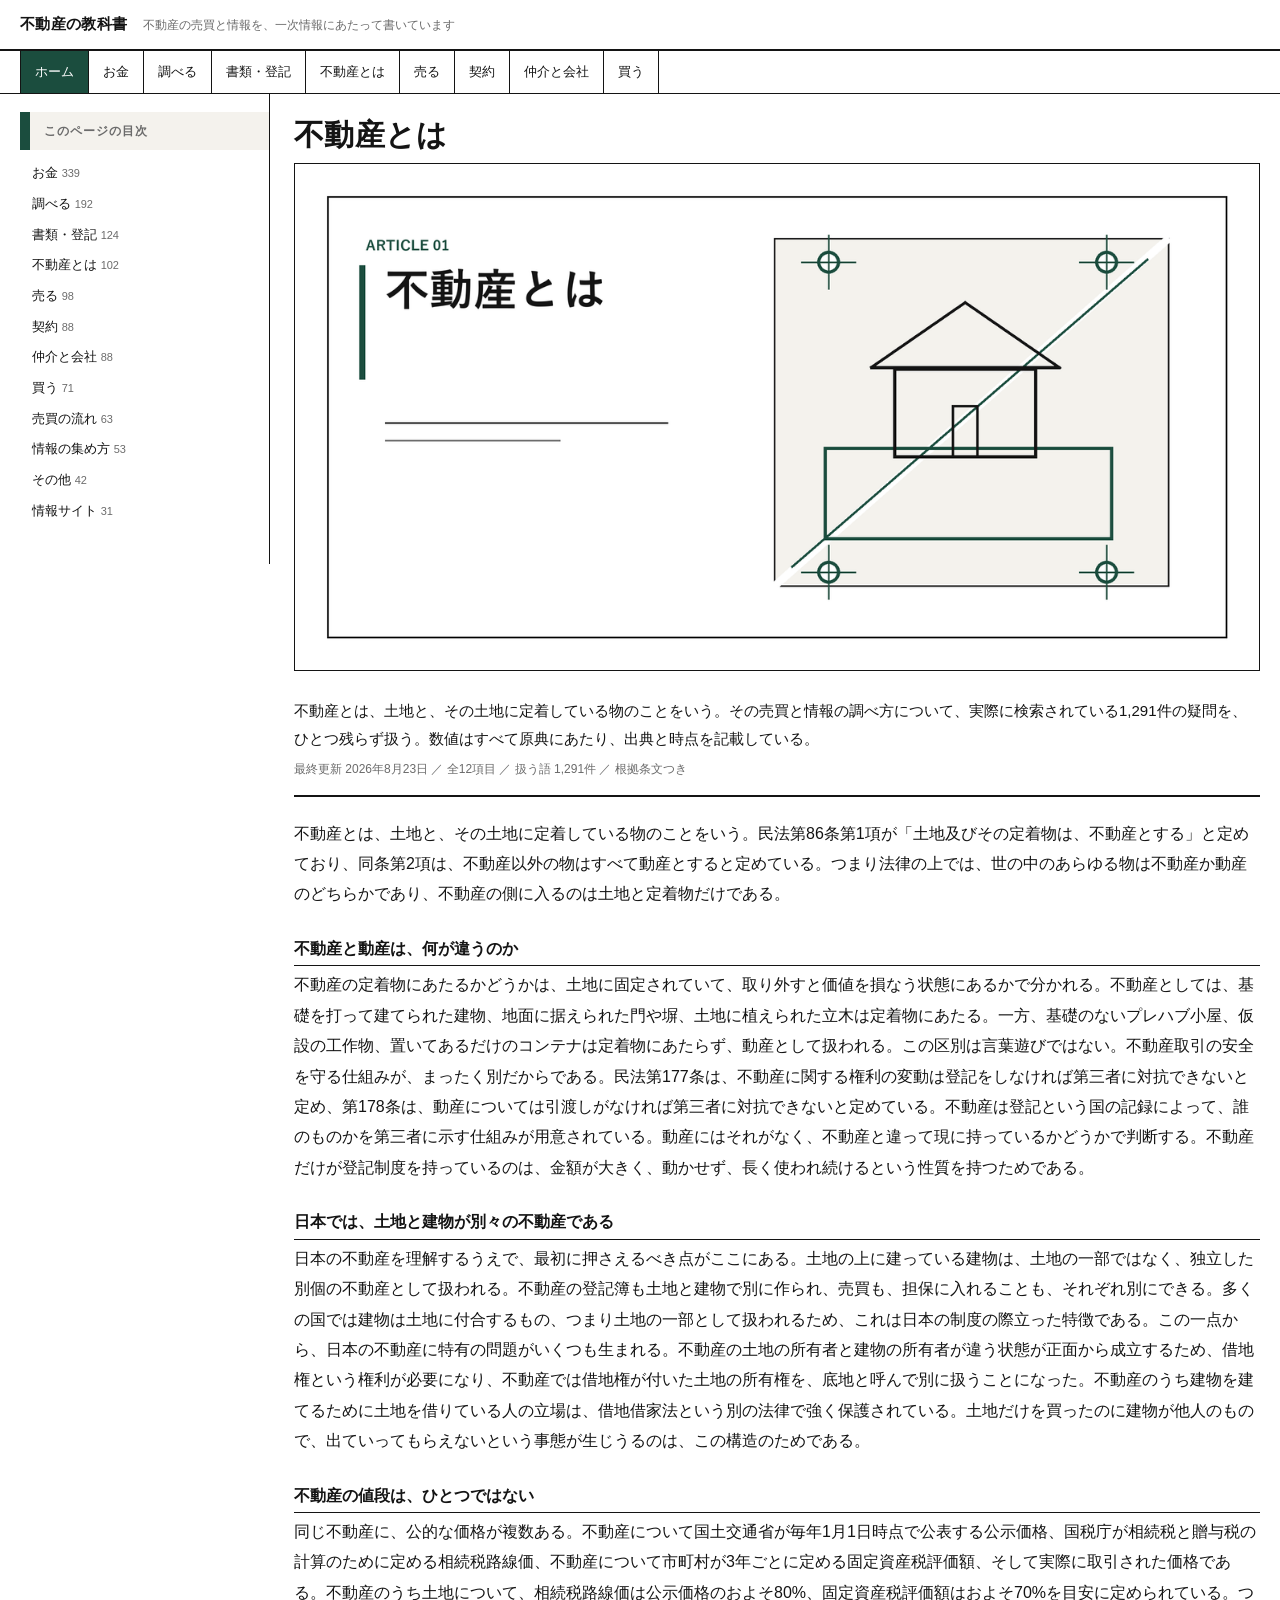
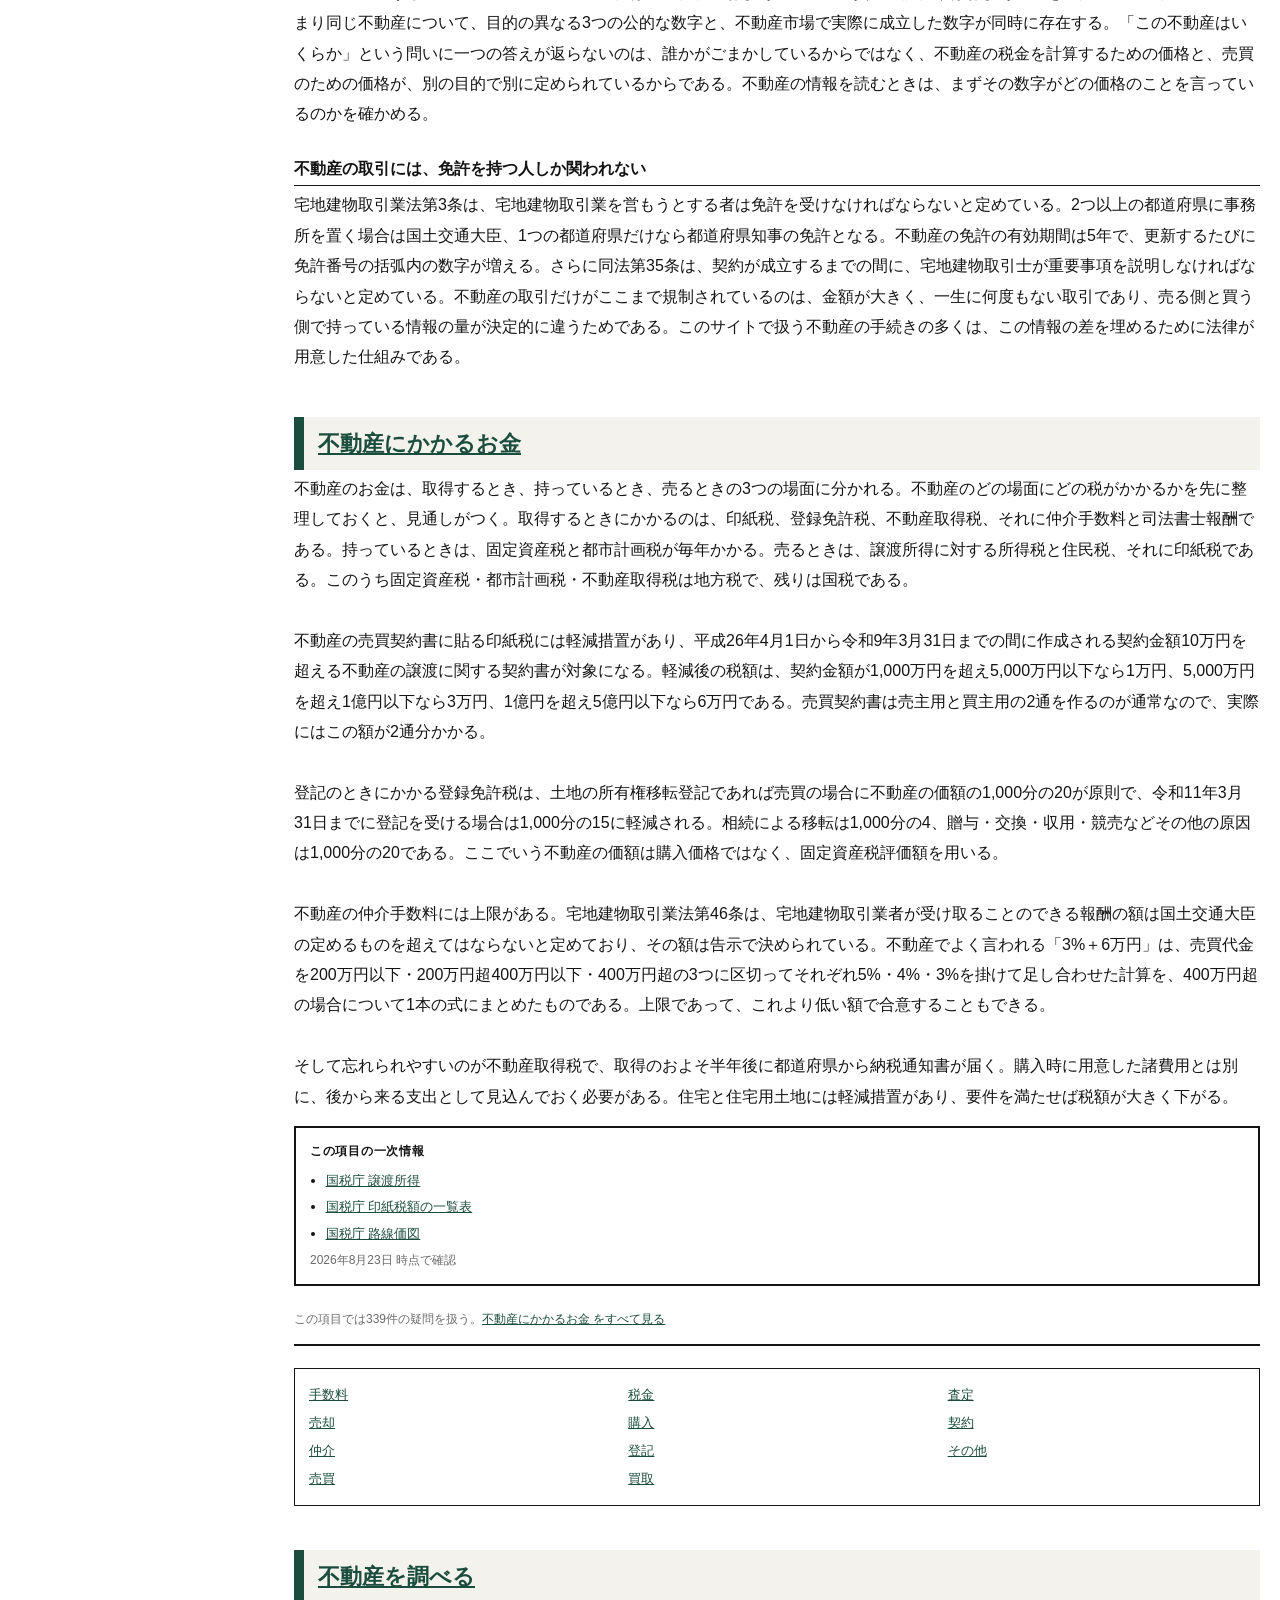
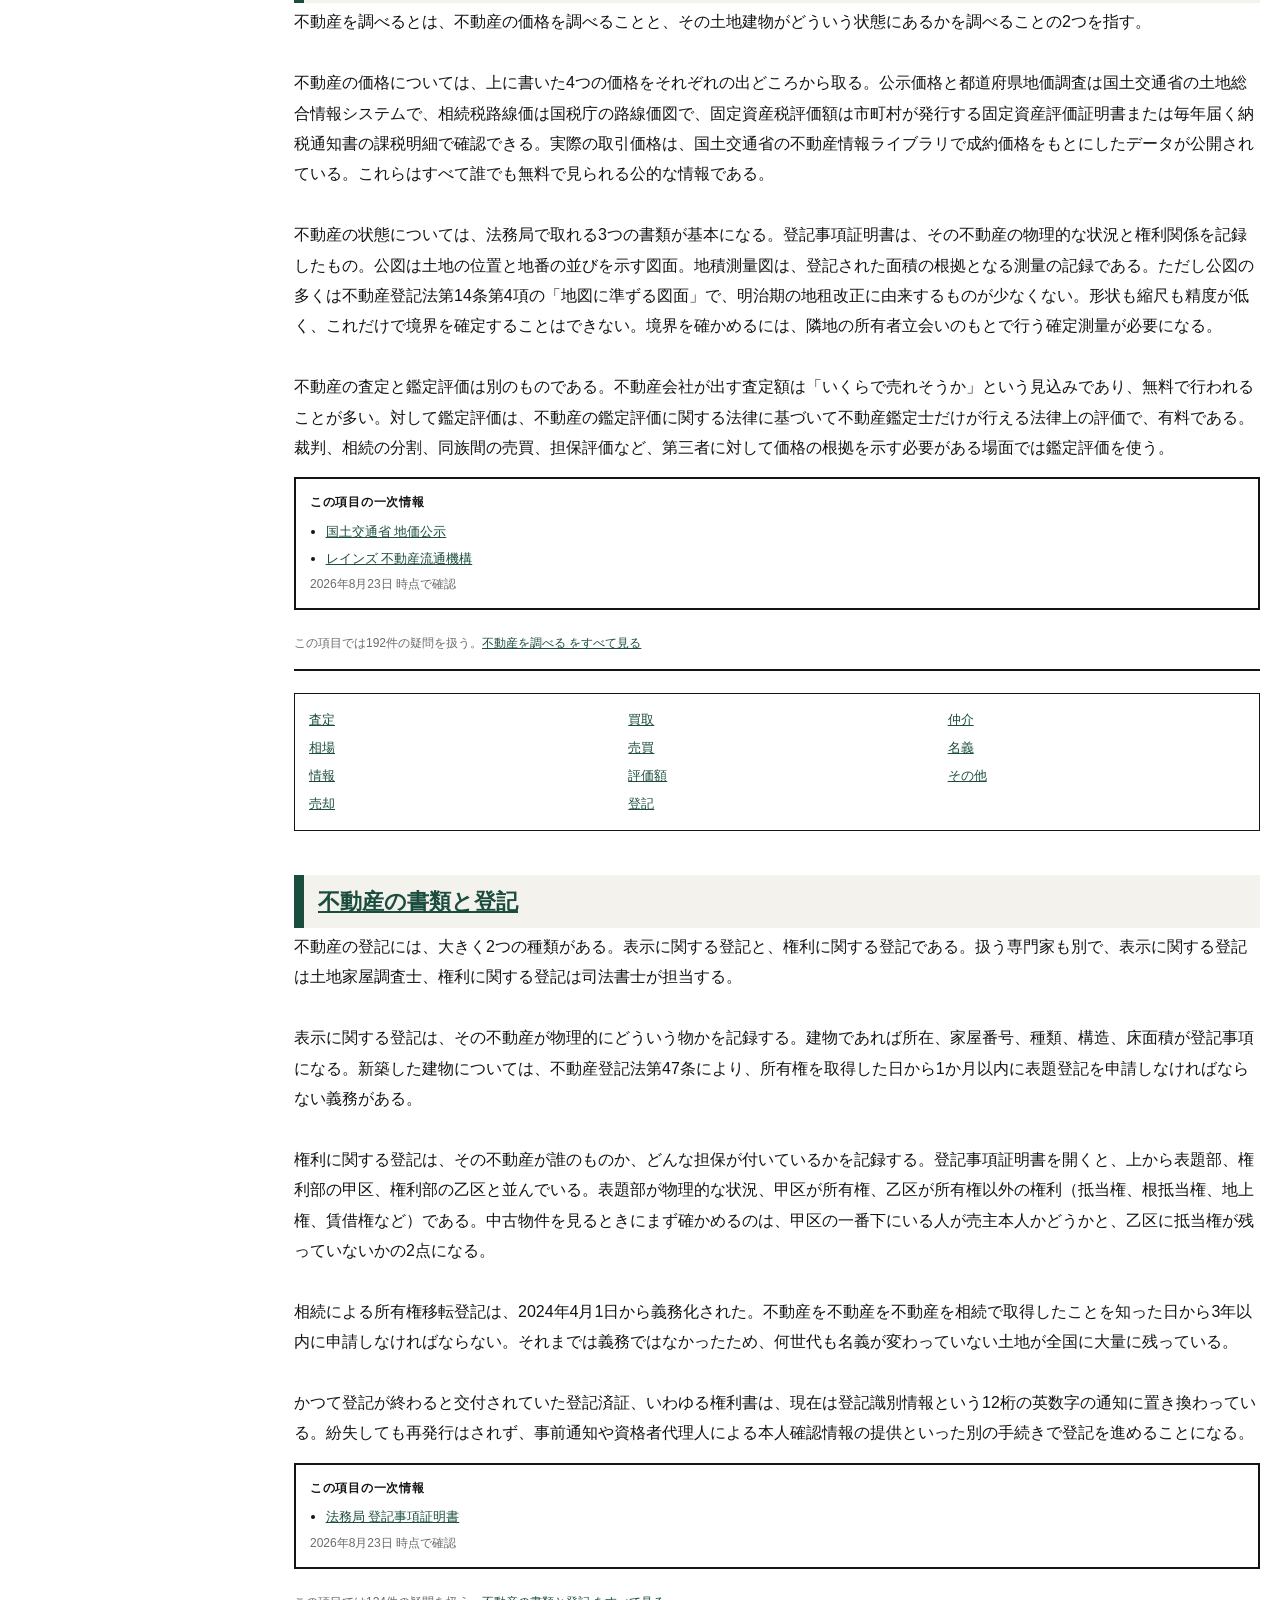
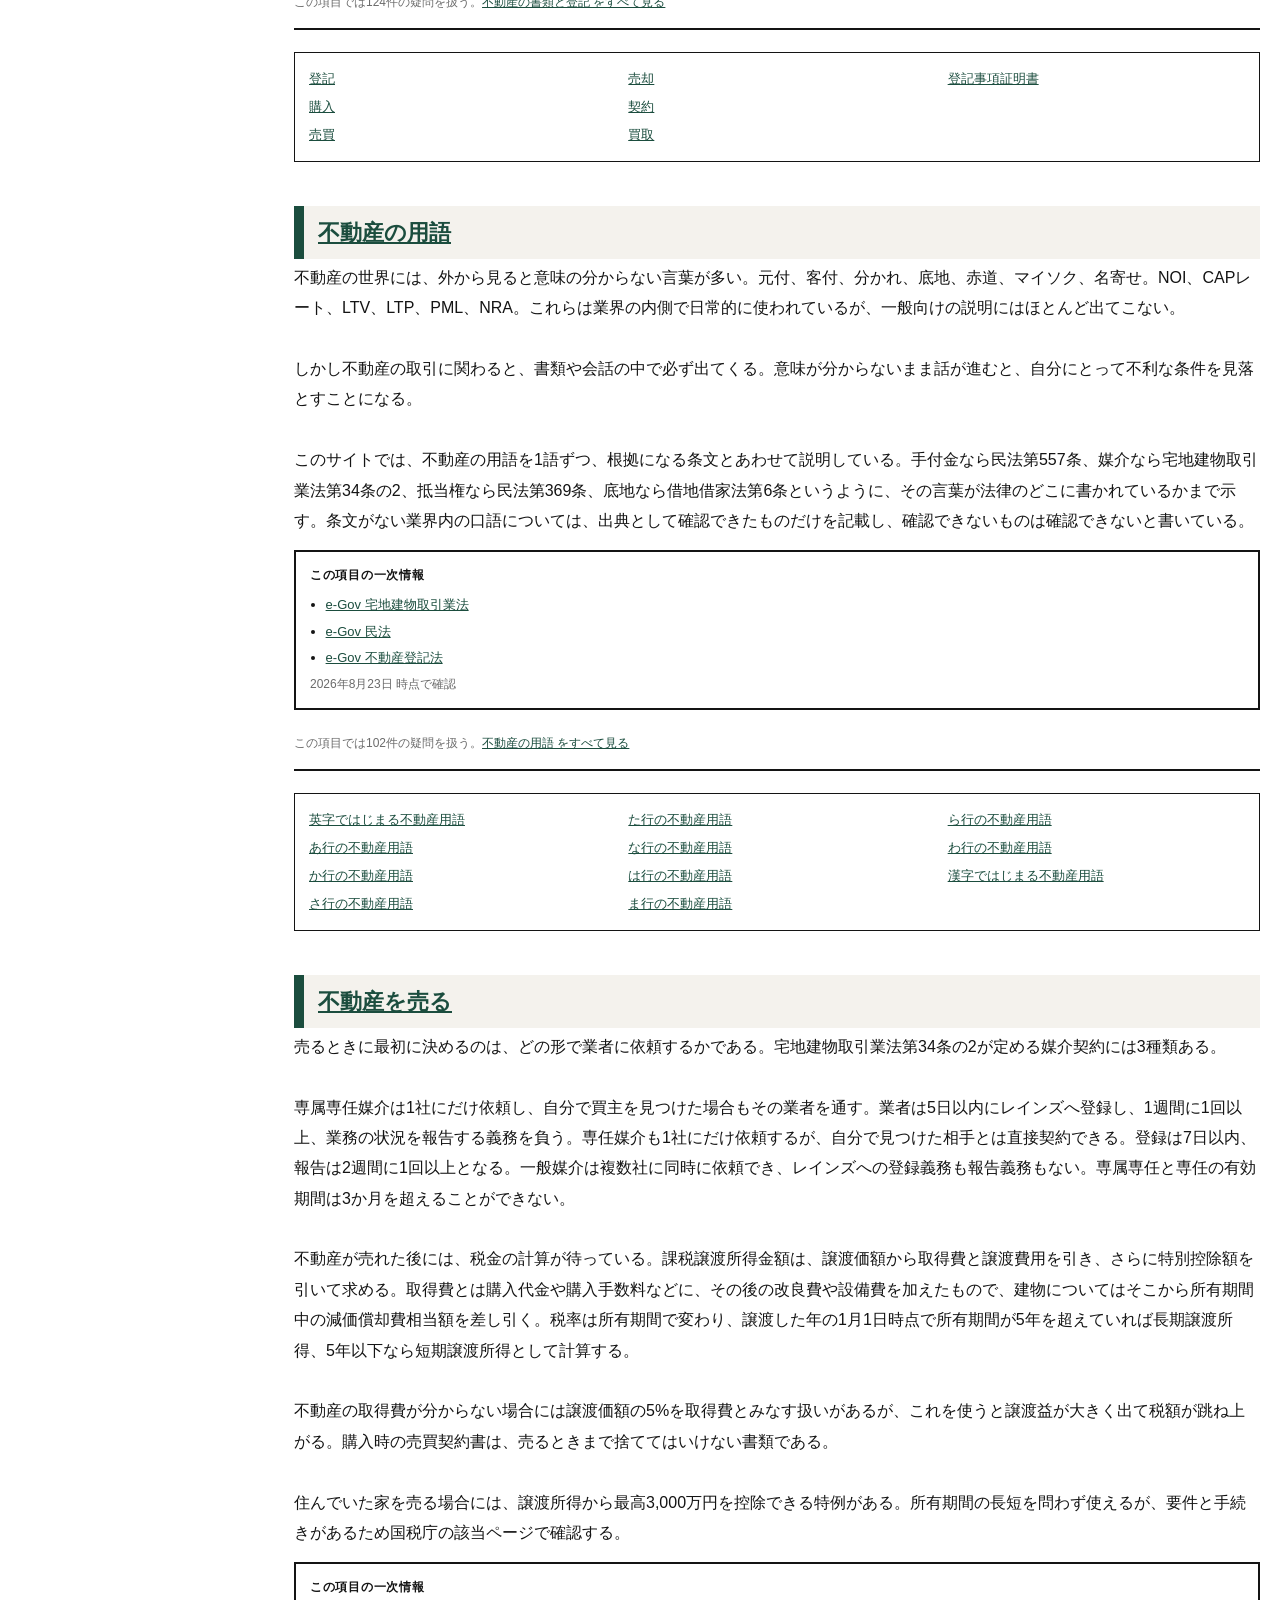
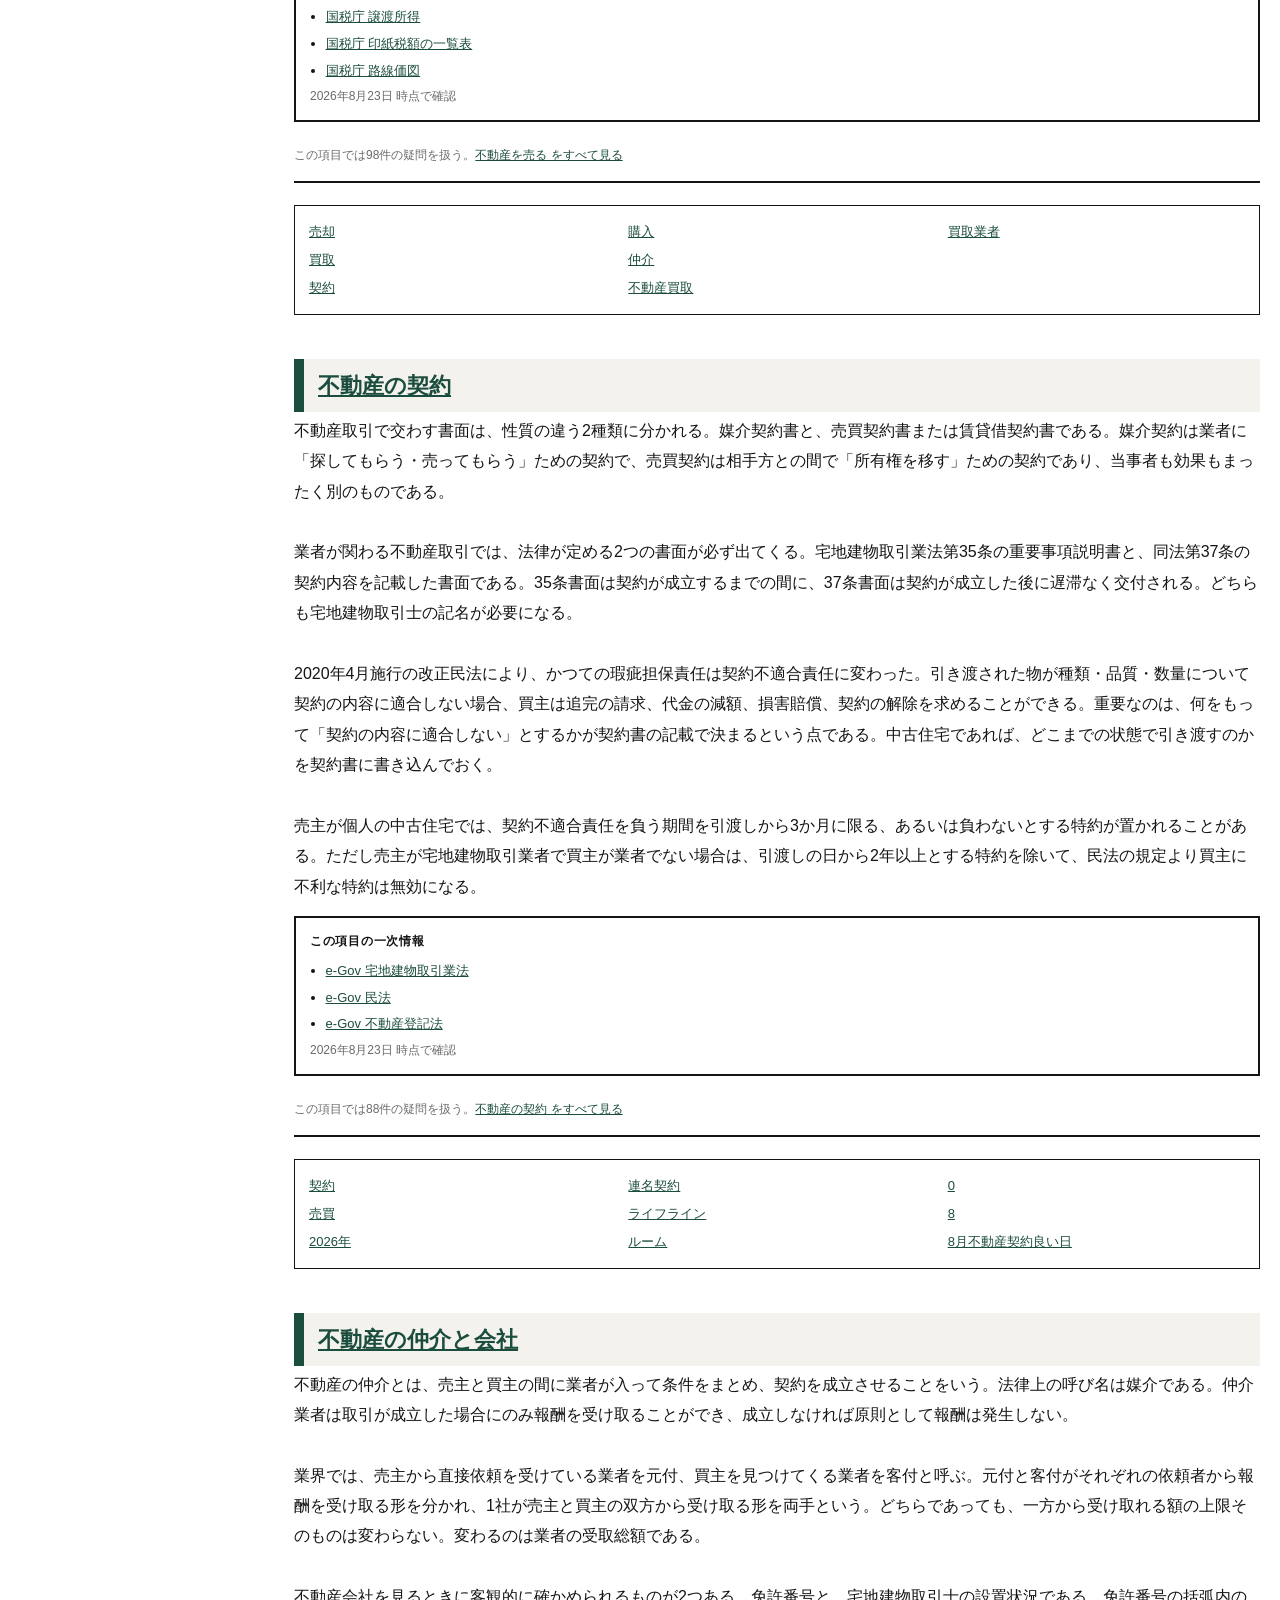
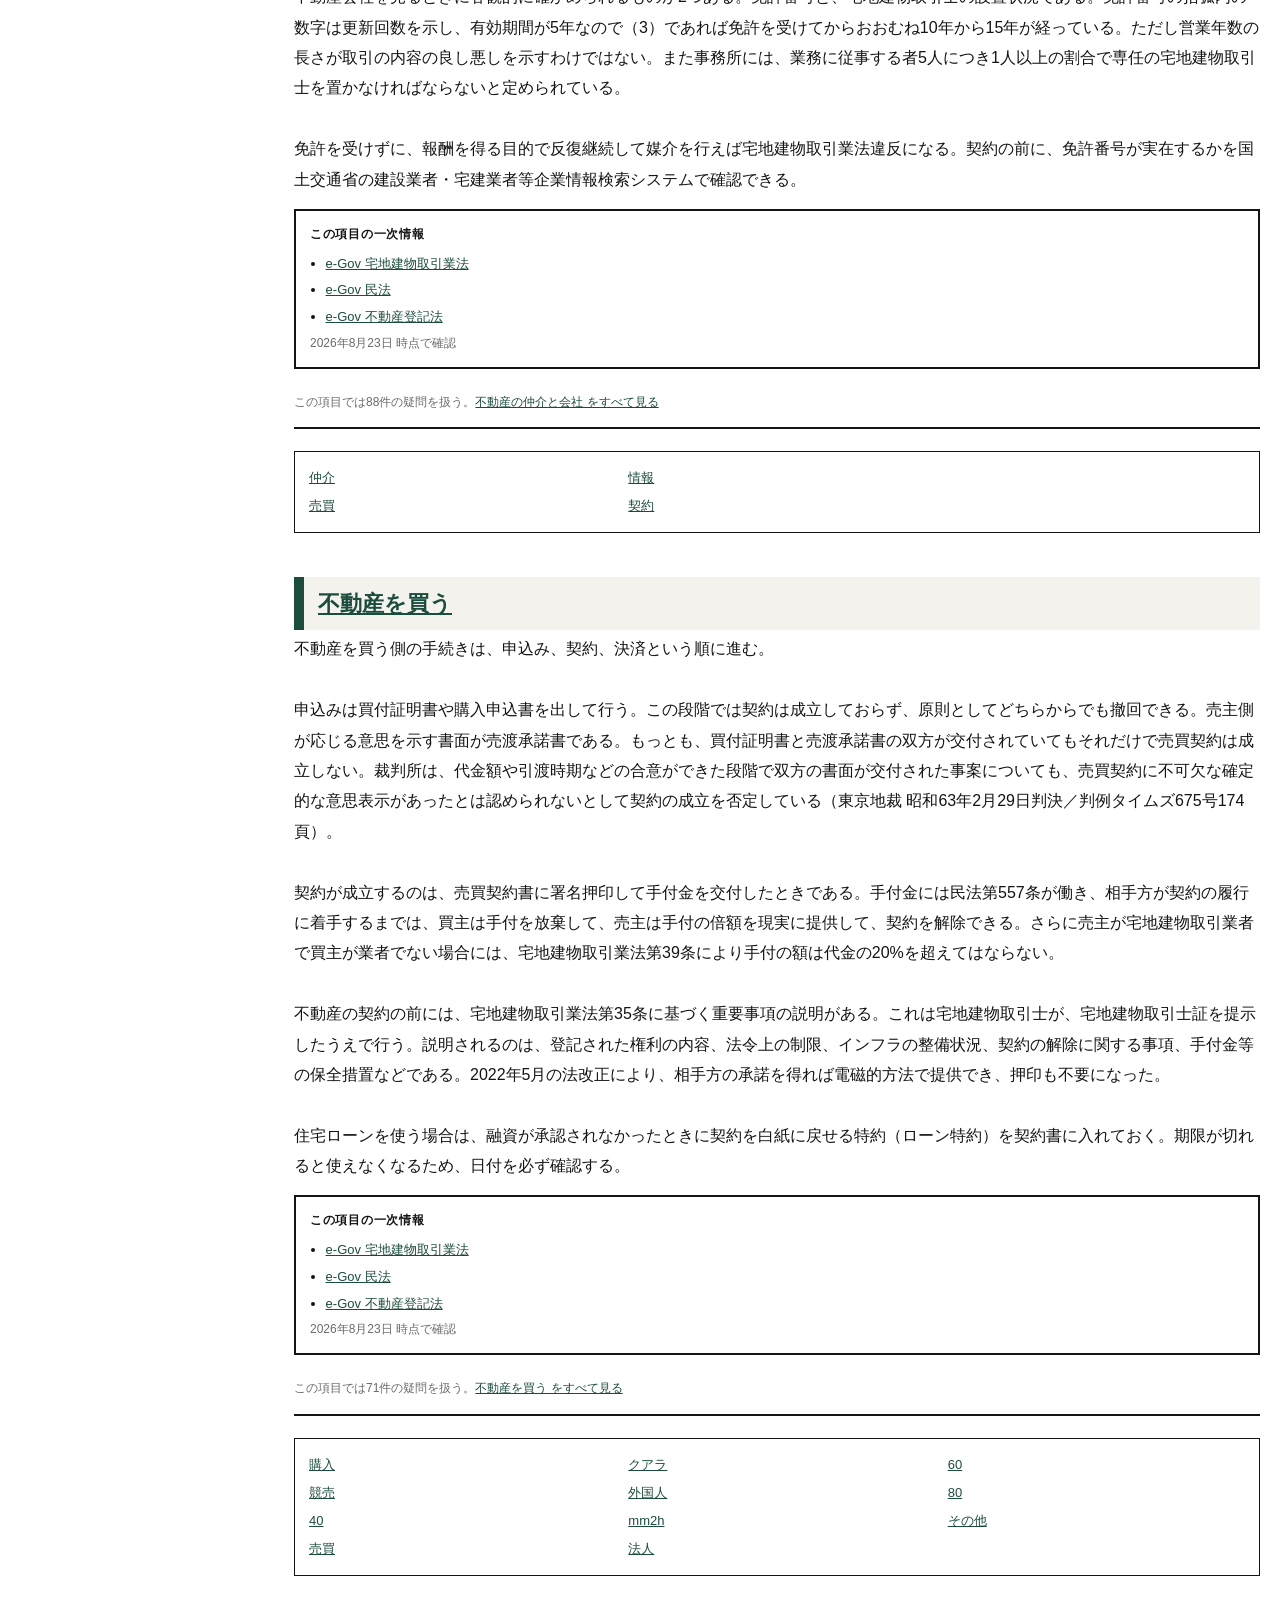
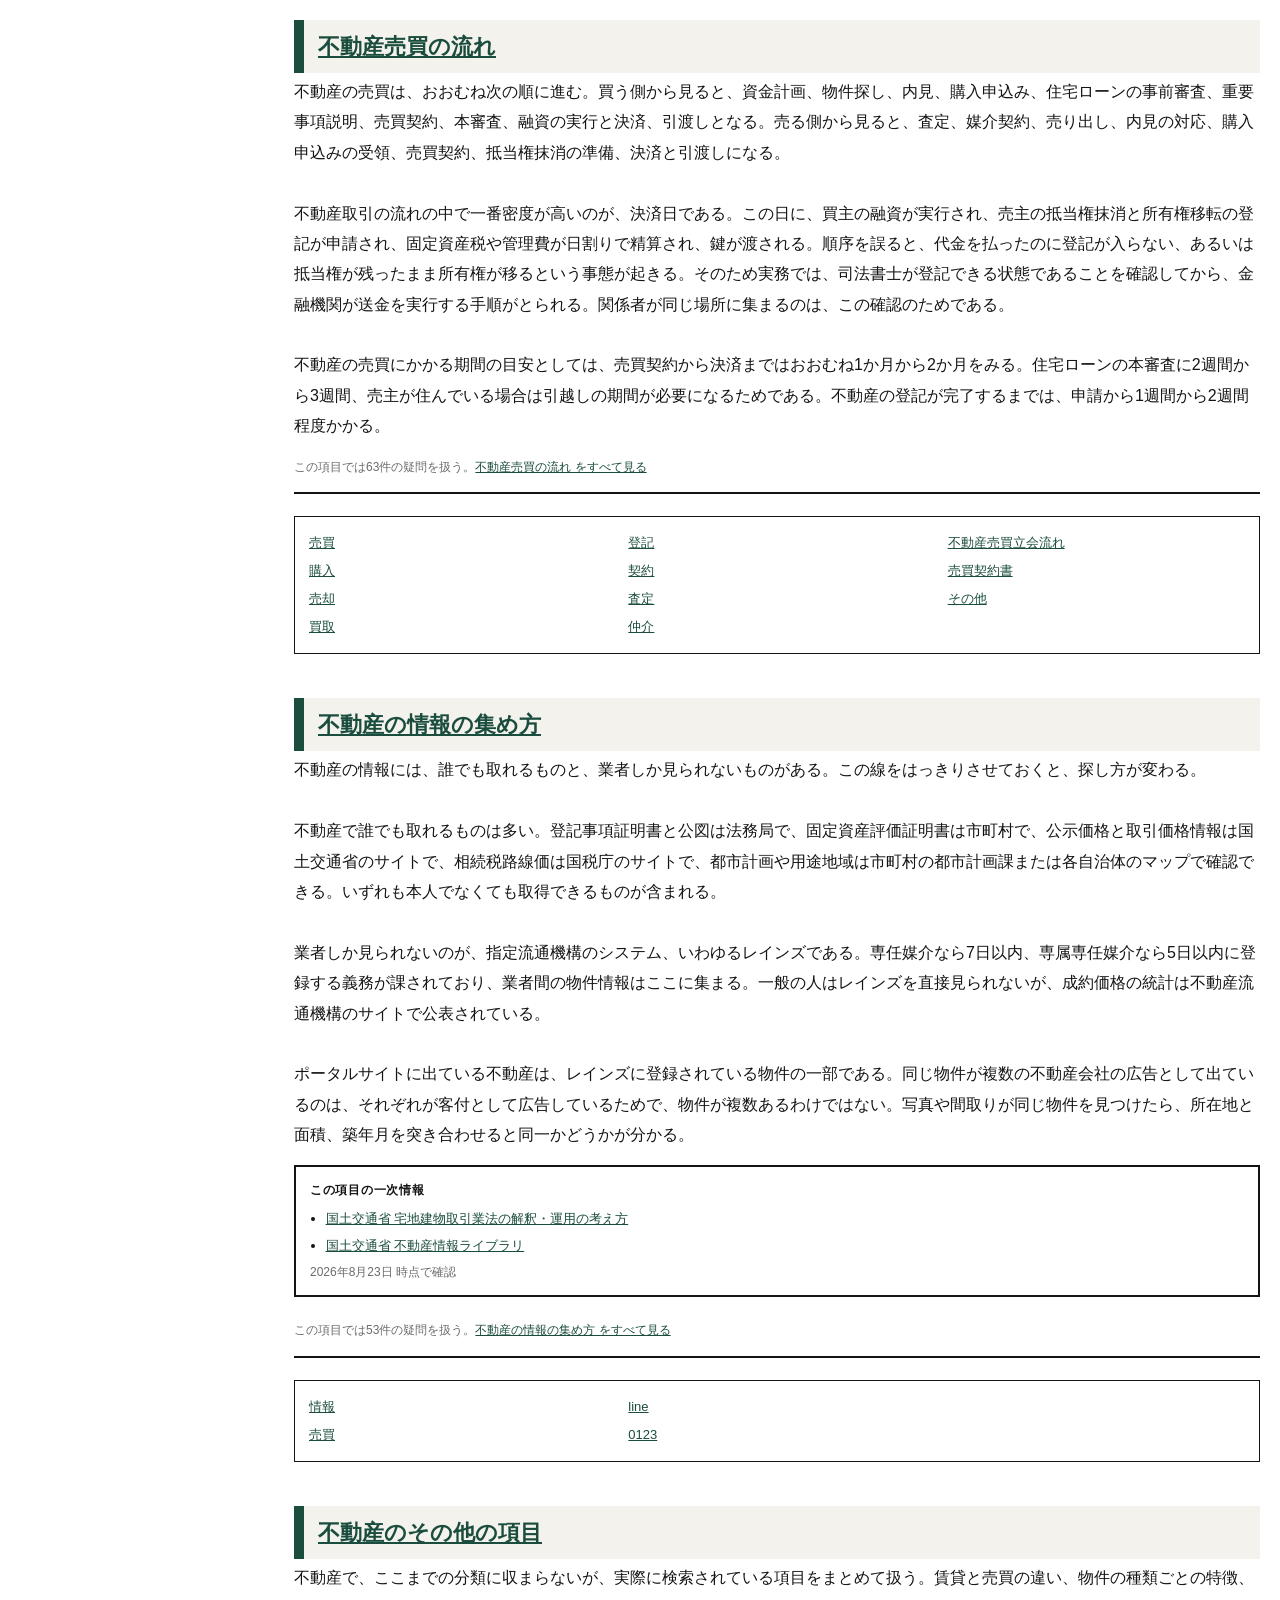
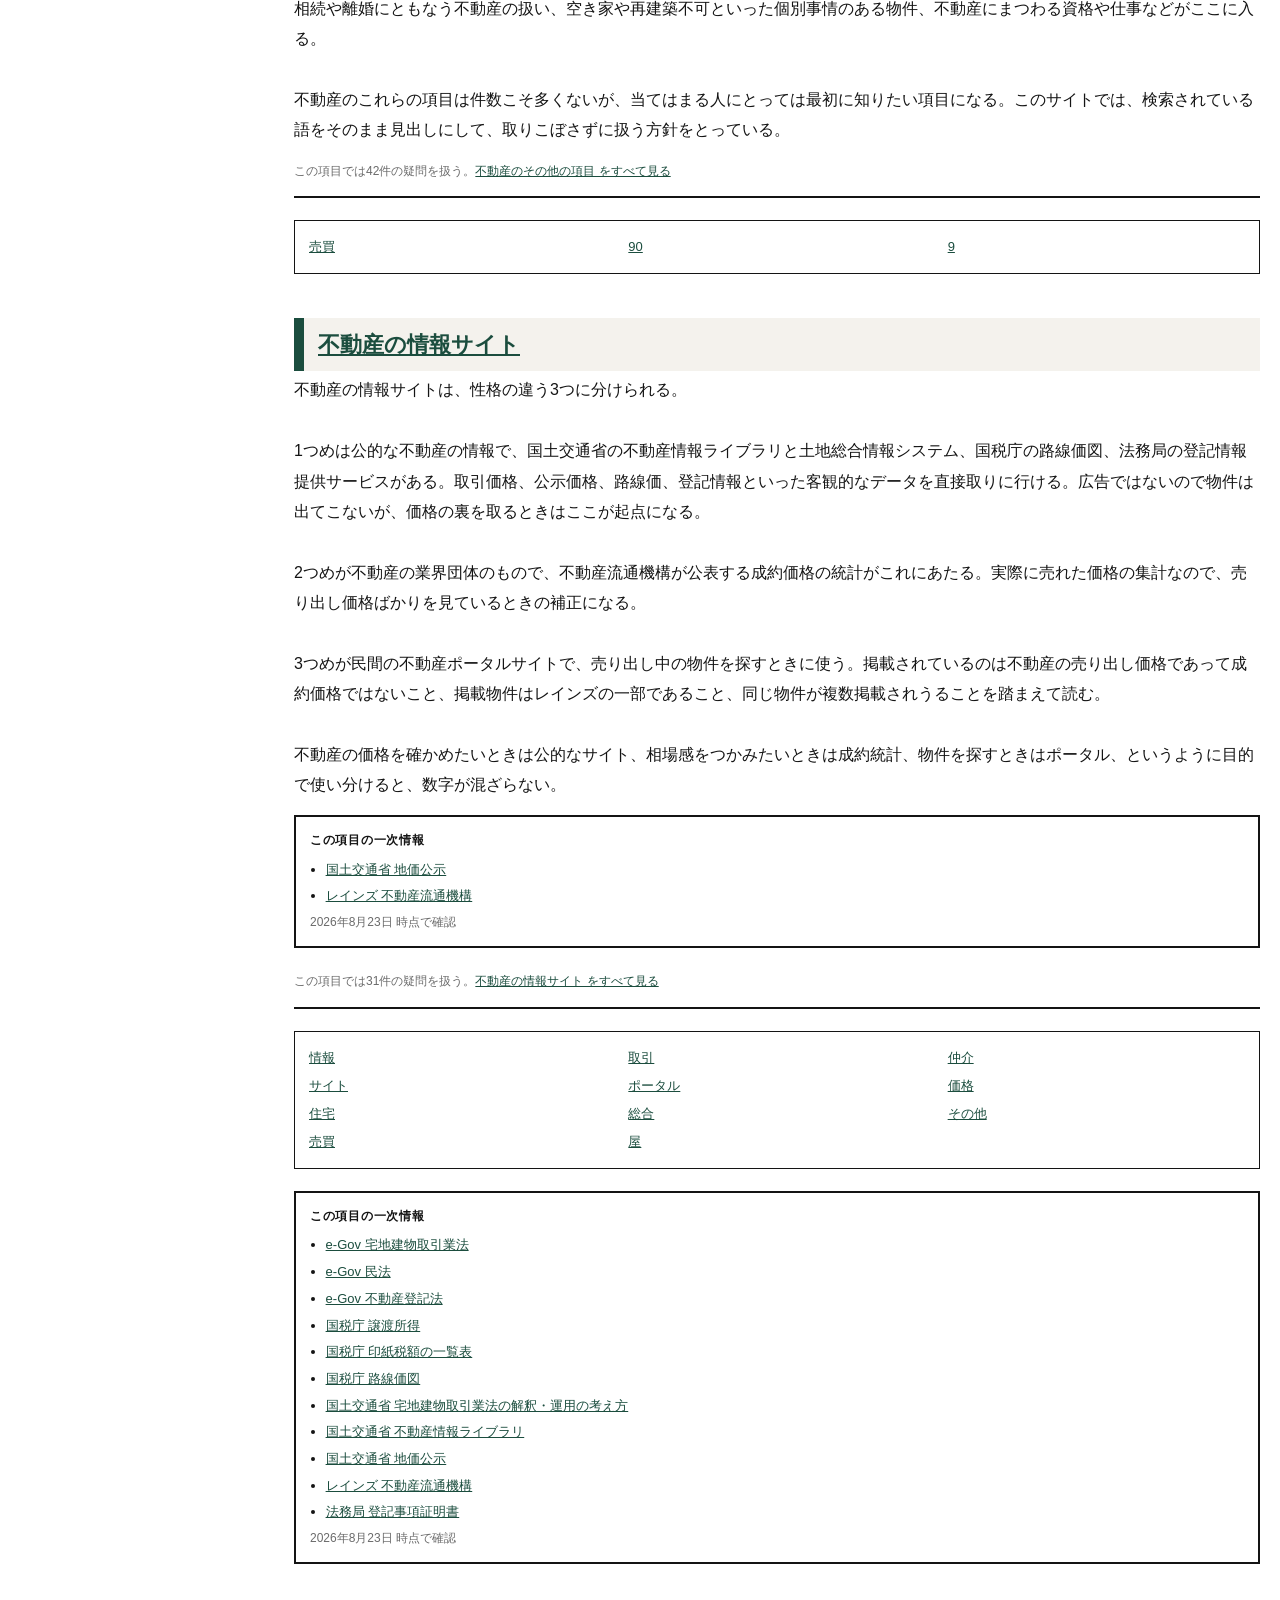
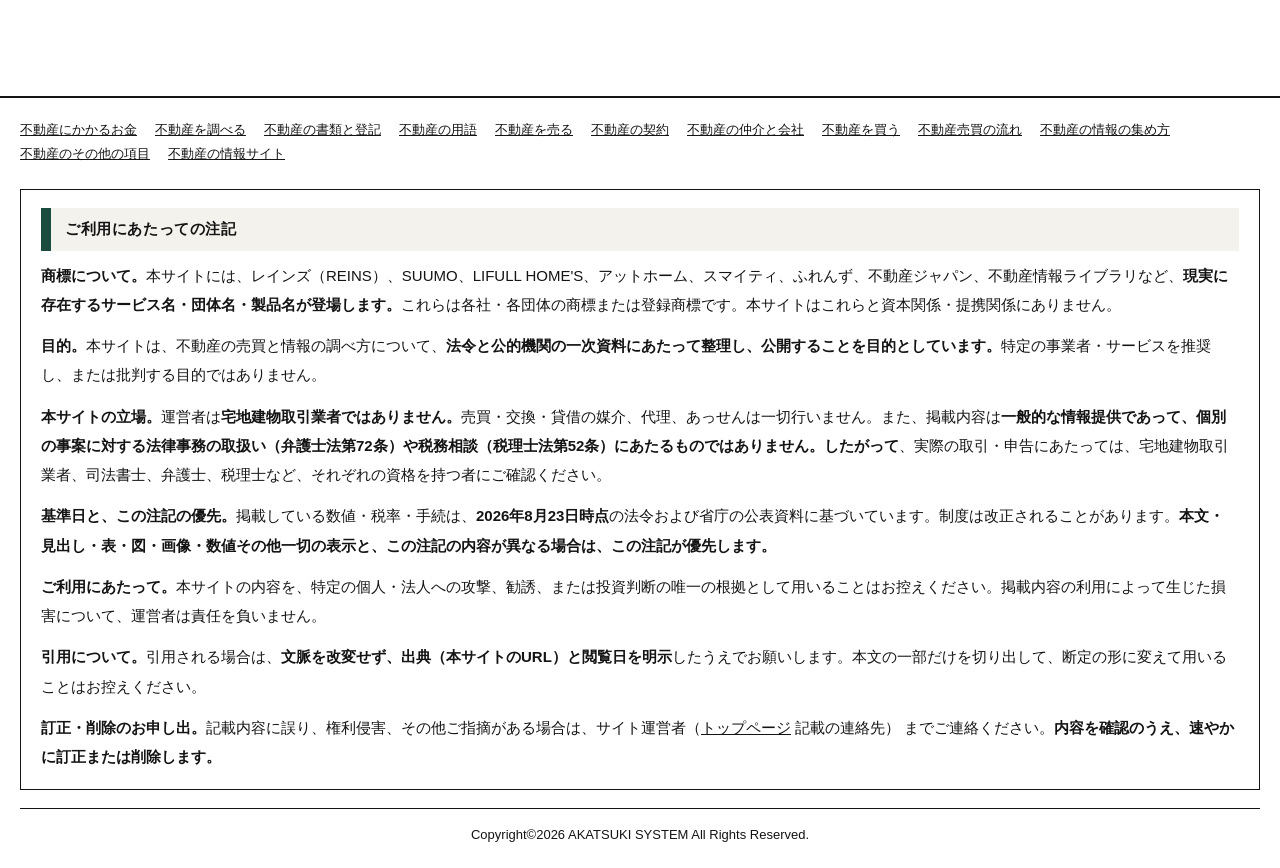
==== index.html @ 9a25d8de "フッターに権利表示と注記7段落（商標・目的・立場・基準日と注記優先・利用・引用・訂正窓口）＋Copyright" ====
<!doctype html>
<html lang="ja">
<head>
<meta charset="utf-8">
<meta name="viewport" content="width=device-width,initial-scale=1">
<title>【2026年8月最新】不動産とは？不動産の教科書｜売買｜情報</title>
<meta name="description" content="不動産とは何かをわかりやすく簡単に。土地と建物が別々の不動産であること（民法第86条）、同じ土地に4つの価格があること、売買の流れ、仲介手数料と税金、登記の見方、査定と相場の調べ方まで、実際に検索されている1,291件の疑問を条文と一次情報で整理した不動産の教科書です。不動産の売買と情報を、この1本からすべてたどれます。">
<meta name="robots" content="index,follow,max-image-preview:large,max-snippet:-1,max-video-preview:-1">
<meta name="format-detection" content="telephone=no">
<meta name="theme-color" content="#1b4d3e">
<link rel="canonical" href="https://fudosan.akatsuki-system.online/">
<meta property="og:locale" content="ja_JP">
<meta property="og:site_name" content="不動産の教科書">
<meta property="og:type" content="website">
<meta property="og:title" content="【2026年8月最新】不動産とは？不動産の教科書｜売買｜情報">
<meta property="og:description" content="不動産とは何かをわかりやすく簡単に。土地と建物が別々の不動産であること（民法第86条）、同じ土地に4つの価格があること、売買の流れ、仲介手数料と税金、登記の見方、査定と相場の調べ方まで、実際に検索されている1,291件の疑問を条文と一次情報で整理した不動産の教科書です。不動産の売買と情報を、この1本からすべてたどれます。">
<meta property="og:url" content="https://fudosan.akatsuki-system.online/">
<meta property="og:image" content="https://fudosan.akatsuki-system.online/img/index.png">
<meta property="og:image:secure_url" content="https://fudosan.akatsuki-system.online/img/index.png">
<meta property="og:image:type" content="image/png">
<meta property="og:image:width" content="1200">
<meta property="og:image:height" content="630">
<meta property="og:image:alt" content="不動産とは何か｜土地と建物の定義、価格の種類、売買と情報の調べ方">
<meta name="twitter:card" content="summary_large_image">
<meta name="twitter:title" content="【2026年8月最新】不動産とは？不動産の教科書｜売買｜情報">
<meta name="twitter:description" content="不動産とは何かをわかりやすく簡単に。土地と建物が別々の不動産であること（民法第86条）、同じ土地に4つの価格があること、売買の流れ、仲介手数料と税金、登記の見方、査定と相場の調べ方まで、実際に検索されている1,291件の疑問を条文と一次情報で整理した不動産の教科書です。不動産の売買と情報を、この1本からすべてたどれます。">
<meta name="twitter:image" content="https://fudosan.akatsuki-system.online/img/index.png">
<meta name="twitter:image:alt" content="不動産とは何か｜土地と建物の定義、価格の種類、売買と情報の調べ方">
<link rel="icon" href="/favicon.ico" sizes="any">
<link rel="icon" type="image/png" sizes="32x32" href="/favicon-32x32.png">
<link rel="icon" type="image/png" sizes="16x16" href="/favicon-16x16.png">
<link rel="apple-touch-icon" sizes="180x180" href="/apple-touch-icon.png">
<link rel="manifest" href="/site.webmanifest">
<link rel="preload" as="style" href="/css/base.css">
<link rel="stylesheet" href="/css/base.css">
<script type="application/ld+json">{"@context": "https://schema.org", "@graph": [{"@type": "Organization", "@id": "https://fudosan.akatsuki-system.online/#org", "name": "不動産の教科書", "url": "https://fudosan.akatsuki-system.online/", "logo": {"@type": "ImageObject", "url": "https://fudosan.akatsuki-system.online/android-chrome-512x512.png", "width": 512, "height": 512}}, {"@type": "WebSite", "@id": "https://fudosan.akatsuki-system.online/#site", "name": "不動産の教科書", "url": "https://fudosan.akatsuki-system.online/", "inLanguage": "ja", "publisher": {"@id": "https://fudosan.akatsuki-system.online/#org"}}]}</script>
</head>
<body>
<header class="head"><div class="in"><div class="site"><a href="/">不動産の教科書</a></div><div class="tag">不動産の売買と情報を、一次情報にあたって書いています</div></div></header>
<nav class="nav"><ul><li><a href="/" aria-current="page">ホーム</a></li><li><a href="/money/">お金</a></li><li><a href="/research/">調べる</a></li><li><a href="/registry/">書類・登記</a></li><li><a href="/about/">不動産とは</a></li><li><a href="/sell/">売る</a></li><li><a href="/contract/">契約</a></li><li><a href="/agent/">仲介と会社</a></li><li><a href="/buy/">買う</a></li></ul></nav>
<div class="wrap"><aside class="side"><h2>このページの目次</h2><ol><li><a href="#h2-0">お金 <span class="n">339</span></a></li><li><a href="#h2-1">調べる <span class="n">192</span></a></li><li><a href="#h2-2">書類・登記 <span class="n">124</span></a></li><li><a href="#h2-3">不動産とは <span class="n">102</span></a></li><li><a href="#h2-4">売る <span class="n">98</span></a></li><li><a href="#h2-5">契約 <span class="n">88</span></a></li><li><a href="#h2-6">仲介と会社 <span class="n">88</span></a></li><li><a href="#h2-7">買う <span class="n">71</span></a></li><li><a href="#h2-8">売買の流れ <span class="n">63</span></a></li><li><a href="#h2-9">情報の集め方 <span class="n">53</span></a></li><li><a href="#h2-10">その他 <span class="n">42</span></a></li><li><a href="#h2-11">情報サイト <span class="n">31</span></a></li></ol></aside><main><h1>不動産とは</h1><img class="eye" src="/img/index.png" alt="不動産とは何か｜土地と建物の定義、価格の種類、売買と情報の調べ方" width="1200" height="630"><p class="lead">不動産とは、土地と、その土地に定着している物のことをいう。その売買と情報の調べ方について、実際に検索されている1,291件の疑問を、ひとつ残らず扱う。数値はすべて原典にあたり、出典と時点を記載している。</p><p class="meta">最終更新 2026年8月23日 ／ 全12項目 ／ 扱う語 1,291件 ／ 根拠条文つき</p><p>不動産とは、土地と、その土地に定着している物のことをいう。民法第86条第1項が「土地及びその定着物は、不動産とする」と定めており、同条第2項は、不動産以外の物はすべて動産とすると定めている。つまり法律の上では、世の中のあらゆる物は不動産か動産のどちらかであり、不動産の側に入るのは土地と定着物だけである。</p><h3>不動産と動産は、何が違うのか</h3><p>不動産の定着物にあたるかどうかは、土地に固定されていて、取り外すと価値を損なう状態にあるかで分かれる。不動産としては、基礎を打って建てられた建物、地面に据えられた門や塀、土地に植えられた立木は定着物にあたる。一方、基礎のないプレハブ小屋、仮設の工作物、置いてあるだけのコンテナは定着物にあたらず、動産として扱われる。この区別は言葉遊びではない。不動産取引の安全を守る仕組みが、まったく別だからである。民法第177条は、不動産に関する権利の変動は登記をしなければ第三者に対抗できないと定め、第178条は、動産については引渡しがなければ第三者に対抗できないと定めている。不動産は登記という国の記録によって、誰のものかを第三者に示す仕組みが用意されている。動産にはそれがなく、不動産と違って現に持っているかどうかで判断する。不動産だけが登記制度を持っているのは、金額が大きく、動かせず、長く使われ続けるという性質を持つためである。</p><h3>日本では、土地と建物が別々の不動産である</h3><p>日本の不動産を理解するうえで、最初に押さえるべき点がここにある。土地の上に建っている建物は、土地の一部ではなく、独立した別個の不動産として扱われる。不動産の登記簿も土地と建物で別に作られ、売買も、担保に入れることも、それぞれ別にできる。多くの国では建物は土地に付合するもの、つまり土地の一部として扱われるため、これは日本の制度の際立った特徴である。この一点から、日本の不動産に特有の問題がいくつも生まれる。不動産の土地の所有者と建物の所有者が違う状態が正面から成立するため、借地権という権利が必要になり、不動産では借地権が付いた土地の所有権を、底地と呼んで別に扱うことになった。不動産のうち建物を建てるために土地を借りている人の立場は、借地借家法という別の法律で強く保護されている。土地だけを買ったのに建物が他人のもので、出ていってもらえないという事態が生じうるのは、この構造のためである。</p><h3>不動産の値段は、ひとつではない</h3><p>同じ不動産に、公的な価格が複数ある。不動産について国土交通省が毎年1月1日時点で公表する公示価格、国税庁が相続税と贈与税の計算のために定める相続税路線価、不動産について市町村が3年ごとに定める固定資産税評価額、そして実際に取引された価格である。不動産のうち土地について、相続税路線価は公示価格のおよそ80%、固定資産税評価額はおよそ70%を目安に定められている。つまり同じ不動産について、目的の異なる3つの公的な数字と、不動産市場で実際に成立した数字が同時に存在する。「この不動産はいくらか」という問いに一つの答えが返らないのは、誰かがごまかしているからではなく、不動産の税金を計算するための価格と、売買のための価格が、別の目的で別に定められているからである。不動産の情報を読むときは、まずその数字がどの価格のことを言っているのかを確かめる。</p><h3>不動産の取引には、免許を持つ人しか関われない</h3><p>宅地建物取引業法第3条は、宅地建物取引業を営もうとする者は免許を受けなければならないと定めている。2つ以上の都道府県に事務所を置く場合は国土交通大臣、1つの都道府県だけなら都道府県知事の免許となる。不動産の免許の有効期間は5年で、更新するたびに免許番号の括弧内の数字が増える。さらに同法第35条は、契約が成立するまでの間に、宅地建物取引士が重要事項を説明しなければならないと定めている。不動産の取引だけがここまで規制されているのは、金額が大きく、一生に何度もない取引であり、売る側と買う側で持っている情報の量が決定的に違うためである。このサイトで扱う不動産の手続きの多くは、この情報の差を埋めるために法律が用意した仕組みである。</p><h2 id="h2-0"><a href="/money/">不動産にかかるお金</a></h2><p>不動産のお金は、取得するとき、持っているとき、売るときの3つの場面に分かれる。不動産のどの場面にどの税がかかるかを先に整理しておくと、見通しがつく。取得するときにかかるのは、印紙税、登録免許税、不動産取得税、それに仲介手数料と司法書士報酬である。持っているときは、固定資産税と都市計画税が毎年かかる。売るときは、譲渡所得に対する所得税と住民税、それに印紙税である。このうち固定資産税・都市計画税・不動産取得税は地方税で、残りは国税である。<br><br>不動産の売買契約書に貼る印紙税には軽減措置があり、平成26年4月1日から令和9年3月31日までの間に作成される契約金額10万円を超える不動産の譲渡に関する契約書が対象になる。軽減後の税額は、契約金額が1,000万円を超え5,000万円以下なら1万円、5,000万円を超え1億円以下なら3万円、1億円を超え5億円以下なら6万円である。売買契約書は売主用と買主用の2通を作るのが通常なので、実際にはこの額が2通分かかる。<br><br>登記のときにかかる登録免許税は、土地の所有権移転登記であれば売買の場合に不動産の価額の1,000分の20が原則で、令和11年3月31日までに登記を受ける場合は1,000分の15に軽減される。相続による移転は1,000分の4、贈与・交換・収用・競売などその他の原因は1,000分の20である。ここでいう不動産の価額は購入価格ではなく、固定資産税評価額を用いる。<br><br>不動産の仲介手数料には上限がある。宅地建物取引業法第46条は、宅地建物取引業者が受け取ることのできる報酬の額は国土交通大臣の定めるものを超えてはならないと定めており、その額は告示で決められている。不動産でよく言われる「3%＋6万円」は、売買代金を200万円以下・200万円超400万円以下・400万円超の3つに区切ってそれぞれ5%・4%・3%を掛けて足し合わせた計算を、400万円超の場合について1本の式にまとめたものである。上限であって、これより低い額で合意することもできる。<br><br>そして忘れられやすいのが不動産取得税で、取得のおよそ半年後に都道府県から納税通知書が届く。購入時に用意した諸費用とは別に、後から来る支出として見込んでおく必要がある。住宅と住宅用土地には軽減措置があり、要件を満たせば税額が大きく下がる。</p><div class="src"><b>この項目の一次情報</b><ul><li><a href="https://www.nta.go.jp/taxes/shiraberu/taxanswer/joto/joto.htm" rel="noopener">国税庁 譲渡所得</a></li><li><a href="https://www.nta.go.jp/taxes/shiraberu/taxanswer/inshi/7140.htm" rel="noopener">国税庁 印紙税額の一覧表</a></li><li><a href="https://www.rosenka.nta.go.jp/" rel="noopener">国税庁 路線価図</a></li></ul><div class="asof">2026年8月23日 時点で確認</div></div>
<p class="meta">この項目では339件の疑問を扱う。<a href="/money/">不動産にかかるお金 をすべて見る</a></p><div class="words"><a href="/money/">手数料</a><a href="/money/">売却</a><a href="/money/">仲介</a><a href="/money/">売買</a><a href="/money/">税金</a><a href="/money/">購入</a><a href="/money/">登記</a><a href="/money/">買取</a><a href="/money/">査定</a><a href="/money/">契約</a><a href="/money/">その他</a></div><h2 id="h2-1"><a href="/research/">不動産を調べる</a></h2><p>不動産を調べるとは、不動産の価格を調べることと、その土地建物がどういう状態にあるかを調べることの2つを指す。<br><br>不動産の価格については、上に書いた4つの価格をそれぞれの出どころから取る。公示価格と都道府県地価調査は国土交通省の土地総合情報システムで、相続税路線価は国税庁の路線価図で、固定資産税評価額は市町村が発行する固定資産評価証明書または毎年届く納税通知書の課税明細で確認できる。実際の取引価格は、国土交通省の不動産情報ライブラリで成約価格をもとにしたデータが公開されている。これらはすべて誰でも無料で見られる公的な情報である。<br><br>不動産の状態については、法務局で取れる3つの書類が基本になる。登記事項証明書は、その不動産の物理的な状況と権利関係を記録したもの。公図は土地の位置と地番の並びを示す図面。地積測量図は、登記された面積の根拠となる測量の記録である。ただし公図の多くは不動産登記法第14条第4項の「地図に準ずる図面」で、明治期の地租改正に由来するものが少なくない。形状も縮尺も精度が低く、これだけで境界を確定することはできない。境界を確かめるには、隣地の所有者立会いのもとで行う確定測量が必要になる。<br><br>不動産の査定と鑑定評価は別のものである。不動産会社が出す査定額は「いくらで売れそうか」という見込みであり、無料で行われることが多い。対して鑑定評価は、不動産の鑑定評価に関する法律に基づいて不動産鑑定士だけが行える法律上の評価で、有料である。裁判、相続の分割、同族間の売買、担保評価など、第三者に対して価格の根拠を示す必要がある場面では鑑定評価を使う。</p><div class="src"><b>この項目の一次情報</b><ul><li><a href="https://www.land.mlit.go.jp/landPrice/" rel="noopener">国土交通省 地価公示</a></li><li><a href="https://www.reins.or.jp/" rel="noopener">レインズ 不動産流通機構</a></li></ul><div class="asof">2026年8月23日 時点で確認</div></div>
<p class="meta">この項目では192件の疑問を扱う。<a href="/research/">不動産を調べる をすべて見る</a></p><div class="words"><a href="/research/">査定</a><a href="/research/">相場</a><a href="/research/">情報</a><a href="/research/">売却</a><a href="/research/">買取</a><a href="/research/">売買</a><a href="/research/">評価額</a><a href="/research/">登記</a><a href="/research/">仲介</a><a href="/research/">名義</a><a href="/research/">その他</a></div><h2 id="h2-2"><a href="/registry/">不動産の書類と登記</a></h2><p>不動産の登記には、大きく2つの種類がある。表示に関する登記と、権利に関する登記である。扱う専門家も別で、表示に関する登記は土地家屋調査士、権利に関する登記は司法書士が担当する。<br><br>表示に関する登記は、その不動産が物理的にどういう物かを記録する。建物であれば所在、家屋番号、種類、構造、床面積が登記事項になる。新築した建物については、不動産登記法第47条により、所有権を取得した日から1か月以内に表題登記を申請しなければならない義務がある。<br><br>権利に関する登記は、その不動産が誰のものか、どんな担保が付いているかを記録する。登記事項証明書を開くと、上から表題部、権利部の甲区、権利部の乙区と並んでいる。表題部が物理的な状況、甲区が所有権、乙区が所有権以外の権利（抵当権、根抵当権、地上権、賃借権など）である。中古物件を見るときにまず確かめるのは、甲区の一番下にいる人が売主本人かどうかと、乙区に抵当権が残っていないかの2点になる。<br><br>相続による所有権移転登記は、2024年4月1日から義務化された。不動産を不動産を不動産を相続で取得したことを知った日から3年以内に申請しなければならない。それまでは義務ではなかったため、何世代も名義が変わっていない土地が全国に大量に残っている。<br><br>かつて登記が終わると交付されていた登記済証、いわゆる権利書は、現在は登記識別情報という12桁の英数字の通知に置き換わっている。紛失しても再発行はされず、事前通知や資格者代理人による本人確認情報の提供といった別の手続きで登記を進めることになる。</p><div class="src"><b>この項目の一次情報</b><ul><li><a href="https://houmukyoku.moj.go.jp/homu/static/" rel="noopener">法務局 登記事項証明書</a></li></ul><div class="asof">2026年8月23日 時点で確認</div></div>
<p class="meta">この項目では124件の疑問を扱う。<a href="/registry/">不動産の書類と登記 をすべて見る</a></p><div class="words"><a href="/registry/">登記</a><a href="/registry/">購入</a><a href="/registry/">売買</a><a href="/registry/">売却</a><a href="/registry/">契約</a><a href="/registry/">買取</a><a href="/registry/">登記事項証明書</a></div><h2 id="h2-3"><a href="/about/">不動産の用語</a></h2><p>不動産の世界には、外から見ると意味の分からない言葉が多い。元付、客付、分かれ、底地、赤道、マイソク、名寄せ。NOI、CAPレート、LTV、LTP、PML、NRA。これらは業界の内側で日常的に使われているが、一般向けの説明にはほとんど出てこない。<br><br>しかし不動産の取引に関わると、書類や会話の中で必ず出てくる。意味が分からないまま話が進むと、自分にとって不利な条件を見落とすことになる。<br><br>このサイトでは、不動産の用語を1語ずつ、根拠になる条文とあわせて説明している。手付金なら民法第557条、媒介なら宅地建物取引業法第34条の2、抵当権なら民法第369条、底地なら借地借家法第6条というように、その言葉が法律のどこに書かれているかまで示す。条文がない業界内の口語については、出典として確認できたものだけを記載し、確認できないものは確認できないと書いている。</p><div class="src"><b>この項目の一次情報</b><ul><li><a href="https://laws.e-gov.go.jp/law/327AC1000000176" rel="noopener">e-Gov 宅地建物取引業法</a></li><li><a href="https://laws.e-gov.go.jp/law/129AC0000000089" rel="noopener">e-Gov 民法</a></li><li><a href="https://laws.e-gov.go.jp/law/416AC0000000123" rel="noopener">e-Gov 不動産登記法</a></li></ul><div class="asof">2026年8月23日 時点で確認</div></div>
<p class="meta">この項目では102件の疑問を扱う。<a href="/about/">不動産の用語 をすべて見る</a></p><div class="words"><a href="/about/">英字ではじまる不動産用語</a><a href="/about/">あ行の不動産用語</a><a href="/about/">か行の不動産用語</a><a href="/about/">さ行の不動産用語</a><a href="/about/">た行の不動産用語</a><a href="/about/">な行の不動産用語</a><a href="/about/">は行の不動産用語</a><a href="/about/">ま行の不動産用語</a><a href="/about/">ら行の不動産用語</a><a href="/about/">わ行の不動産用語</a><a href="/about/">漢字ではじまる不動産用語</a></div><h2 id="h2-4"><a href="/sell/">不動産を売る</a></h2><p>売るときに最初に決めるのは、どの形で業者に依頼するかである。宅地建物取引業法第34条の2が定める媒介契約には3種類ある。<br><br>専属専任媒介は1社にだけ依頼し、自分で買主を見つけた場合もその業者を通す。業者は5日以内にレインズへ登録し、1週間に1回以上、業務の状況を報告する義務を負う。専任媒介も1社にだけ依頼するが、自分で見つけた相手とは直接契約できる。登録は7日以内、報告は2週間に1回以上となる。一般媒介は複数社に同時に依頼でき、レインズへの登録義務も報告義務もない。専属専任と専任の有効期間は3か月を超えることができない。<br><br>不動産が売れた後には、税金の計算が待っている。課税譲渡所得金額は、譲渡価額から取得費と譲渡費用を引き、さらに特別控除額を引いて求める。取得費とは購入代金や購入手数料などに、その後の改良費や設備費を加えたもので、建物についてはそこから所有期間中の減価償却費相当額を差し引く。税率は所有期間で変わり、譲渡した年の1月1日時点で所有期間が5年を超えていれば長期譲渡所得、5年以下なら短期譲渡所得として計算する。<br><br>不動産の取得費が分からない場合には譲渡価額の5%を取得費とみなす扱いがあるが、これを使うと譲渡益が大きく出て税額が跳ね上がる。購入時の売買契約書は、売るときまで捨ててはいけない書類である。<br><br>住んでいた家を売る場合には、譲渡所得から最高3,000万円を控除できる特例がある。所有期間の長短を問わず使えるが、要件と手続きがあるため国税庁の該当ページで確認する。</p><div class="src"><b>この項目の一次情報</b><ul><li><a href="https://www.nta.go.jp/taxes/shiraberu/taxanswer/joto/joto.htm" rel="noopener">国税庁 譲渡所得</a></li><li><a href="https://www.nta.go.jp/taxes/shiraberu/taxanswer/inshi/7140.htm" rel="noopener">国税庁 印紙税額の一覧表</a></li><li><a href="https://www.rosenka.nta.go.jp/" rel="noopener">国税庁 路線価図</a></li></ul><div class="asof">2026年8月23日 時点で確認</div></div>
<p class="meta">この項目では98件の疑問を扱う。<a href="/sell/">不動産を売る をすべて見る</a></p><div class="words"><a href="/sell/">売却</a><a href="/sell/">買取</a><a href="/sell/">契約</a><a href="/sell/">購入</a><a href="/sell/">仲介</a><a href="/sell/">不動産買取</a><a href="/sell/">買取業者</a></div><h2 id="h2-5"><a href="/contract/">不動産の契約</a></h2><p>不動産取引で交わす書面は、性質の違う2種類に分かれる。媒介契約書と、売買契約書または賃貸借契約書である。媒介契約は業者に「探してもらう・売ってもらう」ための契約で、売買契約は相手方との間で「所有権を移す」ための契約であり、当事者も効果もまったく別のものである。<br><br>業者が関わる不動産取引では、法律が定める2つの書面が必ず出てくる。宅地建物取引業法第35条の重要事項説明書と、同法第37条の契約内容を記載した書面である。35条書面は契約が成立するまでの間に、37条書面は契約が成立した後に遅滞なく交付される。どちらも宅地建物取引士の記名が必要になる。<br><br>2020年4月施行の改正民法により、かつての瑕疵担保責任は契約不適合責任に変わった。引き渡された物が種類・品質・数量について契約の内容に適合しない場合、買主は追完の請求、代金の減額、損害賠償、契約の解除を求めることができる。重要なのは、何をもって「契約の内容に適合しない」とするかが契約書の記載で決まるという点である。中古住宅であれば、どこまでの状態で引き渡すのかを契約書に書き込んでおく。<br><br>売主が個人の中古住宅では、契約不適合責任を負う期間を引渡しから3か月に限る、あるいは負わないとする特約が置かれることがある。ただし売主が宅地建物取引業者で買主が業者でない場合は、引渡しの日から2年以上とする特約を除いて、民法の規定より買主に不利な特約は無効になる。</p><div class="src"><b>この項目の一次情報</b><ul><li><a href="https://laws.e-gov.go.jp/law/327AC1000000176" rel="noopener">e-Gov 宅地建物取引業法</a></li><li><a href="https://laws.e-gov.go.jp/law/129AC0000000089" rel="noopener">e-Gov 民法</a></li><li><a href="https://laws.e-gov.go.jp/law/416AC0000000123" rel="noopener">e-Gov 不動産登記法</a></li></ul><div class="asof">2026年8月23日 時点で確認</div></div>
<p class="meta">この項目では88件の疑問を扱う。<a href="/contract/">不動産の契約 をすべて見る</a></p><div class="words"><a href="/contract/">契約</a><a href="/contract/">売買</a><a href="/contract/">2026年</a><a href="/contract/">連名契約</a><a href="/contract/">ライフライン</a><a href="/contract/">ルーム</a><a href="/contract/">0</a><a href="/contract/">8</a><a href="/contract/">8月不動産契約良い日</a></div><h2 id="h2-6"><a href="/agent/">不動産の仲介と会社</a></h2><p>不動産の仲介とは、売主と買主の間に業者が入って条件をまとめ、契約を成立させることをいう。法律上の呼び名は媒介である。仲介業者は取引が成立した場合にのみ報酬を受け取ることができ、成立しなければ原則として報酬は発生しない。<br><br>業界では、売主から直接依頼を受けている業者を元付、買主を見つけてくる業者を客付と呼ぶ。元付と客付がそれぞれの依頼者から報酬を受け取る形を分かれ、1社が売主と買主の双方から受け取る形を両手という。どちらであっても、一方から受け取れる額の上限そのものは変わらない。変わるのは業者の受取総額である。<br><br>不動産会社を見るときに客観的に確かめられるものが2つある。免許番号と、宅地建物取引士の設置状況である。免許番号の括弧内の数字は更新回数を示し、有効期間が5年なので（3）であれば免許を受けてからおおむね10年から15年が経っている。ただし営業年数の長さが取引の内容の良し悪しを示すわけではない。また事務所には、業務に従事する者5人につき1人以上の割合で専任の宅地建物取引士を置かなければならないと定められている。<br><br>免許を受けずに、報酬を得る目的で反復継続して媒介を行えば宅地建物取引業法違反になる。契約の前に、免許番号が実在するかを国土交通省の建設業者・宅建業者等企業情報検索システムで確認できる。</p><div class="src"><b>この項目の一次情報</b><ul><li><a href="https://laws.e-gov.go.jp/law/327AC1000000176" rel="noopener">e-Gov 宅地建物取引業法</a></li><li><a href="https://laws.e-gov.go.jp/law/129AC0000000089" rel="noopener">e-Gov 民法</a></li><li><a href="https://laws.e-gov.go.jp/law/416AC0000000123" rel="noopener">e-Gov 不動産登記法</a></li></ul><div class="asof">2026年8月23日 時点で確認</div></div>
<p class="meta">この項目では88件の疑問を扱う。<a href="/agent/">不動産の仲介と会社 をすべて見る</a></p><div class="words"><a href="/agent/">仲介</a><a href="/agent/">売買</a><a href="/agent/">情報</a><a href="/agent/">契約</a></div><h2 id="h2-7"><a href="/buy/">不動産を買う</a></h2><p>不動産を買う側の手続きは、申込み、契約、決済という順に進む。<br><br>申込みは買付証明書や購入申込書を出して行う。この段階では契約は成立しておらず、原則としてどちらからでも撤回できる。売主側が応じる意思を示す書面が売渡承諾書である。もっとも、買付証明書と売渡承諾書の双方が交付されていてもそれだけで売買契約は成立しない。裁判所は、代金額や引渡時期などの合意ができた段階で双方の書面が交付された事案についても、売買契約に不可欠な確定的な意思表示があったとは認められないとして契約の成立を否定している（東京地裁 昭和63年2月29日判決／判例タイムズ675号174頁）。<br><br>契約が成立するのは、売買契約書に署名押印して手付金を交付したときである。手付金には民法第557条が働き、相手方が契約の履行に着手するまでは、買主は手付を放棄して、売主は手付の倍額を現実に提供して、契約を解除できる。さらに売主が宅地建物取引業者で買主が業者でない場合には、宅地建物取引業法第39条により手付の額は代金の20%を超えてはならない。<br><br>不動産の契約の前には、宅地建物取引業法第35条に基づく重要事項の説明がある。これは宅地建物取引士が、宅地建物取引士証を提示したうえで行う。説明されるのは、登記された権利の内容、法令上の制限、インフラの整備状況、契約の解除に関する事項、手付金等の保全措置などである。2022年5月の法改正により、相手方の承諾を得れば電磁的方法で提供でき、押印も不要になった。<br><br>住宅ローンを使う場合は、融資が承認されなかったときに契約を白紙に戻せる特約（ローン特約）を契約書に入れておく。期限が切れると使えなくなるため、日付を必ず確認する。</p><div class="src"><b>この項目の一次情報</b><ul><li><a href="https://laws.e-gov.go.jp/law/327AC1000000176" rel="noopener">e-Gov 宅地建物取引業法</a></li><li><a href="https://laws.e-gov.go.jp/law/129AC0000000089" rel="noopener">e-Gov 民法</a></li><li><a href="https://laws.e-gov.go.jp/law/416AC0000000123" rel="noopener">e-Gov 不動産登記法</a></li></ul><div class="asof">2026年8月23日 時点で確認</div></div>
<p class="meta">この項目では71件の疑問を扱う。<a href="/buy/">不動産を買う をすべて見る</a></p><div class="words"><a href="/buy/">購入</a><a href="/buy/">競売</a><a href="/buy/">40</a><a href="/buy/">売買</a><a href="/buy/">クアラ</a><a href="/buy/">外国人</a><a href="/buy/">mm2h</a><a href="/buy/">法人</a><a href="/buy/">60</a><a href="/buy/">80</a><a href="/buy/">その他</a></div><h2 id="h2-8"><a href="/flow/">不動産売買の流れ</a></h2><p>不動産の売買は、おおむね次の順に進む。買う側から見ると、資金計画、物件探し、内見、購入申込み、住宅ローンの事前審査、重要事項説明、売買契約、本審査、融資の実行と決済、引渡しとなる。売る側から見ると、査定、媒介契約、売り出し、内見の対応、購入申込みの受領、売買契約、抵当権抹消の準備、決済と引渡しになる。<br><br>不動産取引の流れの中で一番密度が高いのが、決済日である。この日に、買主の融資が実行され、売主の抵当権抹消と所有権移転の登記が申請され、固定資産税や管理費が日割りで精算され、鍵が渡される。順序を誤ると、代金を払ったのに登記が入らない、あるいは抵当権が残ったまま所有権が移るという事態が起きる。そのため実務では、司法書士が登記できる状態であることを確認してから、金融機関が送金を実行する手順がとられる。関係者が同じ場所に集まるのは、この確認のためである。<br><br>不動産の売買にかかる期間の目安としては、売買契約から決済まではおおむね1か月から2か月をみる。住宅ローンの本審査に2週間から3週間、売主が住んでいる場合は引越しの期間が必要になるためである。不動産の登記が完了するまでは、申請から1週間から2週間程度かかる。</p><p class="meta">この項目では63件の疑問を扱う。<a href="/flow/">不動産売買の流れ をすべて見る</a></p><div class="words"><a href="/flow/">売買</a><a href="/flow/">購入</a><a href="/flow/">売却</a><a href="/flow/">買取</a><a href="/flow/">登記</a><a href="/flow/">契約</a><a href="/flow/">査定</a><a href="/flow/">仲介</a><a href="/flow/">不動産売買立会流れ</a><a href="/flow/">売買契約書</a><a href="/flow/">その他</a></div><h2 id="h2-9"><a href="/sources/">不動産の情報の集め方</a></h2><p>不動産の情報には、誰でも取れるものと、業者しか見られないものがある。この線をはっきりさせておくと、探し方が変わる。<br><br>不動産で誰でも取れるものは多い。登記事項証明書と公図は法務局で、固定資産評価証明書は市町村で、公示価格と取引価格情報は国土交通省のサイトで、相続税路線価は国税庁のサイトで、都市計画や用途地域は市町村の都市計画課または各自治体のマップで確認できる。いずれも本人でなくても取得できるものが含まれる。<br><br>業者しか見られないのが、指定流通機構のシステム、いわゆるレインズである。専任媒介なら7日以内、専属専任媒介なら5日以内に登録する義務が課されており、業者間の物件情報はここに集まる。一般の人はレインズを直接見られないが、成約価格の統計は不動産流通機構のサイトで公表されている。<br><br>ポータルサイトに出ている不動産は、レインズに登録されている物件の一部である。同じ物件が複数の不動産会社の広告として出ているのは、それぞれが客付として広告しているためで、物件が複数あるわけではない。写真や間取りが同じ物件を見つけたら、所在地と面積、築年月を突き合わせると同一かどうかが分かる。</p><div class="src"><b>この項目の一次情報</b><ul><li><a href="https://www.mlit.go.jp/totikensangyo/const/1_6_bt_000306.html" rel="noopener">国土交通省 宅地建物取引業法の解釈・運用の考え方</a></li><li><a href="https://www.reinfolib.mlit.go.jp/" rel="noopener">国土交通省 不動産情報ライブラリ</a></li></ul><div class="asof">2026年8月23日 時点で確認</div></div>
<p class="meta">この項目では53件の疑問を扱う。<a href="/sources/">不動産の情報の集め方 をすべて見る</a></p><div class="words"><a href="/sources/">情報</a><a href="/sources/">売買</a><a href="/sources/">line</a><a href="/sources/">0123</a></div><h2 id="h2-10"><a href="/misc/">不動産のその他の項目</a></h2><p>不動産で、ここまでの分類に収まらないが、実際に検索されている項目をまとめて扱う。賃貸と売買の違い、物件の種類ごとの特徴、相続や離婚にともなう不動産の扱い、空き家や再建築不可といった個別事情のある物件、不動産にまつわる資格や仕事などがここに入る。<br><br>不動産のこれらの項目は件数こそ多くないが、当てはまる人にとっては最初に知りたい項目になる。このサイトでは、検索されている語をそのまま見出しにして、取りこぼさずに扱う方針をとっている。</p><p class="meta">この項目では42件の疑問を扱う。<a href="/misc/">不動産のその他の項目 をすべて見る</a></p><div class="words"><a href="/misc/">売買</a><a href="/misc/">90</a><a href="/misc/">9</a></div><h2 id="h2-11"><a href="/portals/">不動産の情報サイト</a></h2><p>不動産の情報サイトは、性格の違う3つに分けられる。<br><br>1つめは公的な不動産の情報で、国土交通省の不動産情報ライブラリと土地総合情報システム、国税庁の路線価図、法務局の登記情報提供サービスがある。取引価格、公示価格、路線価、登記情報といった客観的なデータを直接取りに行ける。広告ではないので物件は出てこないが、価格の裏を取るときはここが起点になる。<br><br>2つめが不動産の業界団体のもので、不動産流通機構が公表する成約価格の統計がこれにあたる。実際に売れた価格の集計なので、売り出し価格ばかりを見ているときの補正になる。<br><br>3つめが民間の不動産ポータルサイトで、売り出し中の物件を探すときに使う。掲載されているのは不動産の売り出し価格であって成約価格ではないこと、掲載物件はレインズの一部であること、同じ物件が複数掲載されうることを踏まえて読む。<br><br>不動産の価格を確かめたいときは公的なサイト、相場感をつかみたいときは成約統計、物件を探すときはポータル、というように目的で使い分けると、数字が混ざらない。</p><div class="src"><b>この項目の一次情報</b><ul><li><a href="https://www.land.mlit.go.jp/landPrice/" rel="noopener">国土交通省 地価公示</a></li><li><a href="https://www.reins.or.jp/" rel="noopener">レインズ 不動産流通機構</a></li></ul><div class="asof">2026年8月23日 時点で確認</div></div>
<p class="meta">この項目では31件の疑問を扱う。<a href="/portals/">不動産の情報サイト をすべて見る</a></p><div class="words"><a href="/portals/">情報</a><a href="/portals/">サイト</a><a href="/portals/">住宅</a><a href="/portals/">売買</a><a href="/portals/">取引</a><a href="/portals/">ポータル</a><a href="/portals/">総合</a><a href="/portals/">屋</a><a href="/portals/">仲介</a><a href="/portals/">価格</a><a href="/portals/">その他</a></div><div class="src"><b>この項目の一次情報</b><ul><li><a href="https://laws.e-gov.go.jp/law/327AC1000000176" rel="noopener">e-Gov 宅地建物取引業法</a></li><li><a href="https://laws.e-gov.go.jp/law/129AC0000000089" rel="noopener">e-Gov 民法</a></li><li><a href="https://laws.e-gov.go.jp/law/416AC0000000123" rel="noopener">e-Gov 不動産登記法</a></li><li><a href="https://www.nta.go.jp/taxes/shiraberu/taxanswer/joto/joto.htm" rel="noopener">国税庁 譲渡所得</a></li><li><a href="https://www.nta.go.jp/taxes/shiraberu/taxanswer/inshi/7140.htm" rel="noopener">国税庁 印紙税額の一覧表</a></li><li><a href="https://www.rosenka.nta.go.jp/" rel="noopener">国税庁 路線価図</a></li><li><a href="https://www.mlit.go.jp/totikensangyo/const/1_6_bt_000306.html" rel="noopener">国土交通省 宅地建物取引業法の解釈・運用の考え方</a></li><li><a href="https://www.reinfolib.mlit.go.jp/" rel="noopener">国土交通省 不動産情報ライブラリ</a></li><li><a href="https://www.land.mlit.go.jp/landPrice/" rel="noopener">国土交通省 地価公示</a></li><li><a href="https://www.reins.or.jp/" rel="noopener">レインズ 不動産流通機構</a></li><li><a href="https://houmukyoku.moj.go.jp/homu/static/" rel="noopener">法務局 登記事項証明書</a></li></ul><div class="asof">2026年8月23日 時点で確認</div></div>
</main></div><footer class="foot"><div class="in"><ul><li><a href="/money/">不動産にかかるお金</a></li><li><a href="/research/">不動産を調べる</a></li><li><a href="/registry/">不動産の書類と登記</a></li><li><a href="/about/">不動産の用語</a></li><li><a href="/sell/">不動産を売る</a></li><li><a href="/contract/">不動産の契約</a></li><li><a href="/agent/">不動産の仲介と会社</a></li><li><a href="/buy/">不動産を買う</a></li><li><a href="/flow/">不動産売買の流れ</a></li><li><a href="/sources/">不動産の情報の集め方</a></li><li><a href="/misc/">不動産のその他の項目</a></li><li><a href="/portals/">不動産の情報サイト</a></li></ul><div class="notice"><h2>ご利用にあたっての注記</h2><p><b>商標について。</b>本サイトには、レインズ（REINS）、SUUMO、LIFULL HOME'S、アットホーム、スマイティ、ふれんず、不動産ジャパン、不動産情報ライブラリなど、<b>現実に存在するサービス名・団体名・製品名が登場します。</b>これらは各社・各団体の商標または登録商標です。本サイトはこれらと資本関係・提携関係にありません。</p><p><b>目的。</b>本サイトは、不動産の売買と情報の調べ方について、<b>法令と公的機関の一次資料にあたって整理し、公開することを目的としています。</b>特定の事業者・サービスを推奨し、または批判する目的ではありません。</p><p><b>本サイトの立場。</b>運営者は<b>宅地建物取引業者ではありません。</b>売買・交換・貸借の媒介、代理、あっせんは一切行いません。また、掲載内容は<b>一般的な情報提供であって、個別の事案に対する法律事務の取扱い（弁護士法第72条）や税務相談（税理士法第52条）にあたるものではありません。</b><b>したがって</b>、実際の取引・申告にあたっては、宅地建物取引業者、司法書士、弁護士、税理士など、それぞれの資格を持つ者にご確認ください。</p><p><b>基準日と、この注記の優先。</b>掲載している数値・税率・手続は、<b>2026年8月23日時点</b>の法令および省庁の公表資料に基づいています。制度は改正されることがあります。<b>本文・見出し・表・図・画像・数値その他一切の表示と、この注記の内容が異なる場合は、この注記が優先します。</b></p><p><b>ご利用にあたって。</b>本サイトの内容を、特定の個人・法人への攻撃、勧誘、または投資判断の唯一の根拠として用いることはお控えください。掲載内容の利用によって生じた損害について、運営者は責任を負いません。</p><p><b>引用について。</b>引用される場合は、<b>文脈を改変せず、出典（本サイトのURL）と閲覧日を明示</b>したうえでお願いします。本文の一部だけを切り出して、断定の形に変えて用いることはお控えください。</p><p><b>訂正・削除のお申し出。</b>記載内容に誤り、権利侵害、その他ご指摘がある場合は、サイト運営者（<a href="/">トップページ</a> 記載の連絡先） までご連絡ください。<b>内容を確認のうえ、速やかに訂正または削除します。</b></p></div><p class="copy">Copyright©2026 AKATSUKI SYSTEM All Rights Reserved.</p></div></footer>
</body>
</html>
---- css/base.css ----
/* 不動産SEOサイト — 基本のCSS
   2026-08-22

   ★このデザインの決め方（03_デザイン/00_デザイン調査.md の実測から）
     日本8＋世界9サイトを測った結果、みんなが使っている物：
       角丸 92% ／ flex 84% ／ 影 84% ／ grid 76% ／ グラデ 76%
       transition 76% ／ keyframes 76% ／ vh 61% ／ ヒーロー 38%

   ★「どれにも使っていない形」にするため、この5つを外す
     ① 角丸を使わない（92%が使用）      → 直角
     ② 影を使わない（84%が使用）        → 平面
     ③ グラデを使わない（76%が使用）     → 単色
     ④ アニメを使わない（76%が使用）     → ★速くなる＝SEOに効く
     ⑤ ヒーローを置かない（38%が使用）   → ★1画面目から本文＝SEOに効く

   ★外さない物（外しても目立たず、失う物の方が大きい）
     flex / grid  … レイアウトの土台
     Noto Sans JP … 日本語の標準（読めなくなるのは別問題）
     max-width    … 行が長いと読めない

   ★色（★実測：競合は1サイト平均100色前後・定番は橙#ff6838と青#4a90e2）
     → ★定番の2色を使わない。★色数も絞る（下の変数が全部）
*/

:root{
  /* ★色は6つだけ（★競合は平均100色）*/
  --ink:#141414;        /* 文字 */
  --paper:#ffffff;      /* 紙 */
  --rule:#141414;       /* 罫線＝文字と同じ黒（★グレーの線を使わない）*/
  --faint:#6b6b6b;      /* 補足の文字 */
  --wash:#f4f2ed;       /* 帯の下地（★紙の色に寄せる）*/
  --mark:#1b4d3e;       /* 差し色（★深緑。橙でも青でもない）*/

  --w:1000px;           /* 本文の最大幅（★競合の実測 1000/1440 のうち狭い方）*/
  --wide:1320px;        /* 左カラムを含めた全体 */
  --gap:24px;
}

*{box-sizing:border-box}

html{ -webkit-text-size-adjust:100%; }

body{
  margin:0;
  background:var(--paper);
  color:var(--ink);
  font-family:"Noto Sans JP","Yu Gothic UI","Hiragino Sans",sans-serif;
  font-size:16px;
  line-height:1.9;
  /* ★transition も animation も1つも書かない（★76%が使っている物を外す）*/
}

/* ── 1画面目から本文（★ヒーローを置かない）────────────── */
.head{
  border-bottom:2px solid var(--rule);
  background:var(--paper);
}
.head .in{
  max-width:var(--wide); margin:0 auto; padding:10px 20px;
  display:flex; align-items:baseline; gap:16px; flex-wrap:wrap;
}
.head .site{ font-size:15px; font-weight:700; letter-spacing:.02em; }
.head .site a{ color:var(--ink); text-decoration:none; }
.head .tag{ font-size:12px; color:var(--faint); }

/* ── ナビ（★角丸なし・影なし・下線で区切る）───────────── */
.nav{ border-bottom:1px solid var(--rule); }
.nav ul{
  max-width:var(--wide); margin:0 auto; padding:0 20px;
  list-style:none; display:flex; flex-wrap:wrap;
}
.nav li{ border-right:1px solid var(--rule); }
.nav li:first-child{ border-left:1px solid var(--rule); }
.nav a{
  display:block; padding:9px 14px; font-size:13px;
  color:var(--ink); text-decoration:none;
}
.nav a:hover{ background:var(--ink); color:var(--paper); }
.nav a[aria-current="page"]{ background:var(--mark); color:var(--paper); }

/* ── 全体の枠（左カラム＋本文）───────────────────── */
.wrap{
  max-width:var(--wide); margin:0 auto; padding:0 20px 60px;
  display:grid; grid-template-columns:250px minmax(0,1fr); gap:var(--gap);
}
@media(max-width:900px){
  .wrap{ grid-template-columns:1fr; }
  .side{ position:static !important; max-height:none !important; }
}

/* ── 左カラム＝目次（★1,286語のページでは目次が無いと読めない）── */
.side{
  position:sticky; top:0; align-self:start;
  max-height:100vh; overflow:auto;
  padding:18px 0; font-size:13px;
  border-right:1px solid var(--rule);
}
.side h2{
  font-size:12px; margin:0 0 8px; letter-spacing:.08em;
  color:var(--faint); font-weight:600;
}
.side ol{ list-style:none; margin:0 0 20px; padding:0; }
.side li{ margin:0; }
.side a{
  display:block; padding:3px 10px 3px 0; color:var(--ink);
  text-decoration:none; border-left:3px solid transparent;
  padding-left:9px;
}
.side a:hover{ border-left-color:var(--mark); background:var(--wash); }
.side .n{ color:var(--faint); font-size:11px; }

/* ── 本文 ────────────────────────────────── */
main{ max-width:var(--w); padding:18px 0 0; }

h1{
  font-size:30px; line-height:1.5; margin:0 0 6px; font-weight:700;
  letter-spacing:.01em;
}
.lead{ font-size:15px; margin:0 0 4px; }
.meta{
  font-size:12px; color:var(--faint); margin:0 0 22px;
  padding-bottom:14px; border-bottom:2px solid var(--rule);
}

h2{
  font-size:22px; line-height:1.5; font-weight:700;
  margin:44px 0 4px; padding:10px 0 10px 14px;
  border-left:10px solid var(--mark);
  background:var(--wash);
}
h3{
  font-size:16px; line-height:1.6; font-weight:700;
  margin:26px 0 4px; padding-bottom:4px;
  border-bottom:1px solid var(--rule);
}
h4{ font-size:15px; margin:18px 0 4px; }
p{ margin:0 0 14px; }

a{ color:var(--mark); }
a:hover{ background:var(--mark); color:var(--paper); text-decoration:none; }

/* ── 表（★競合の中央値は1個。★数を出す所は全部表にする）──── */
table{
  width:100%; border-collapse:collapse; margin:10px 0 20px;
  font-size:14px;
}
caption{
  text-align:left; font-size:13px; font-weight:700;
  padding:0 0 6px; color:var(--ink);
}
th,td{ border:1px solid var(--rule); padding:7px 10px; vertical-align:top; }
th{ background:var(--wash); text-align:left; font-weight:700; }
td.n{ text-align:right; font-variant-numeric:tabular-nums; white-space:nowrap; }

/* ── 一次情報（★競合の中央値は0本。★ここが一番空いている）── */
.src{
  border:2px solid var(--rule); padding:12px 14px; margin:14px 0 22px;
  font-size:13px; background:var(--paper);
}
.src b{ display:block; font-size:12px; letter-spacing:.06em; margin-bottom:6px; }
.src ul{ margin:0; padding-left:1.2em; }
.src li{ margin:2px 0; }
.asof{ font-size:12px; color:var(--faint); }

/* ── メリット・デメリット（★実測189語。競合も必ず書いている）── */
.md{ display:grid; grid-template-columns:1fr 1fr; gap:0; margin:10px 0 20px; }
@media(max-width:760px){ .md{ grid-template-columns:1fr; } }
.md>div{ border:1px solid var(--rule); padding:12px 14px; }
.md>div+div{ border-left:none; }
@media(max-width:760px){ .md>div+div{ border-left:1px solid var(--rule); border-top:none; } }
.md h4{ margin:0 0 8px; font-size:14px; letter-spacing:.04em; }
.md ul{ margin:0; padding-left:1.2em; font-size:14px; }

/* ── 語の一覧（★h3で受けきれない語をここで受ける）───────── */
.words{
  columns:3 220px; column-gap:22px; font-size:13px;
  margin:8px 0 20px; padding:12px 14px; border:1px solid var(--rule);
}
.words a{ display:block; padding:1px 0; }

/* ── 脚注・フッター ───────────────────────────── */
.foot{
  border-top:2px solid var(--rule); margin-top:50px;
  background:var(--paper);
}
.foot .in{ max-width:var(--wide); margin:0 auto; padding:20px; font-size:13px; }
.foot ul{ list-style:none; margin:0 0 14px; padding:0;
  display:flex; flex-wrap:wrap; gap:0 18px; }
.foot a{ color:var(--ink); }
/* 🚨★注記を「読み飛ばされる前提の小さい灰色」にしない（★正本 防衛表記 4-2
   「見た目が効力を決める。小さい灰色の但し書きは、明瞭に表示したことにならない」）
   ★本文と同じ 15px・墨色。★枠で囲って「読むべき情報」の格にする。 */
.foot .notice{ margin:22px 0 0; padding:18px 20px;
               border:1px solid var(--ink); background:var(--paper); }
.foot .notice h2{ font-size:15px; margin:0 0 10px; letter-spacing:.04em; }
.foot .notice p{ font-size:15px; line-height:1.95; margin:0 0 12px; color:var(--ink); }
.foot .notice p:last-child{ margin-bottom:0; }
.foot .notice b{ font-weight:700; }
.foot .copy{ margin:18px 0 0; padding-top:14px; border-top:1px solid var(--ink);
             font-size:13px; text-align:center; color:var(--ink); }
@media(max-width:700px){
  .foot .notice{ padding:14px 15px; }
  .foot .notice p{ font-size:14px; line-height:1.9; }
}

/* ★印刷（★論文として読めること）*/
@media print{
  .side,.nav{ display:none; }
  .wrap{ display:block; }
  a{ color:var(--ink); text-decoration:underline; }
}

/* ★根拠条文（★競合は条番号を書かない＝ここが一番の差になる）
   ★左の縦線1本だけ。★角丸・影・グラデは使わない（実測で外した5つ） */
.law{
  margin:6px 0 18px; padding:6px 0 6px 12px;
  border-left:3px solid var(--mark);
  font-size:13px; color:var(--faint);
}
.law a{ color:var(--mark); }

/* ★まだ書いていない見出し（★埋めたふりをしない印） */
.todo{ color:var(--faint); font-size:13px; }

/* ★用語の頭（本文の先頭に置く語そのもの） */
main p b{ color:var(--ink); }

/* ★まだ本文を書いていない語（★見出しにはしない＝機械的な列を作らない） */
.words{ margin:10px 0 22px; font-size:13px; color:var(--faint); line-height:2; }
.words span{ display:inline-block; margin-right:14px; white-space:nowrap; }
.words span::before{ content:"・"; color:var(--rule); }


/* ★h1の直後のタイトルアイキャッチ（★実測：上位9本すべてが og:image を持つ）
   ★角丸・影は付けない。サイト全体で外している5つのうちの2つ。 */
.eye{display:block;width:100%;height:auto;margin:0 0 1.6rem;
     border:1px solid var(--ink)}
@media(max-width:700px){.eye{margin-bottom:1.1rem}}
---- css/base.css ----
/* 不動産SEOサイト — 基本のCSS
   2026-08-22

   ★このデザインの決め方（03_デザイン/00_デザイン調査.md の実測から）
     日本8＋世界9サイトを測った結果、みんなが使っている物：
       角丸 92% ／ flex 84% ／ 影 84% ／ grid 76% ／ グラデ 76%
       transition 76% ／ keyframes 76% ／ vh 61% ／ ヒーロー 38%

   ★「どれにも使っていない形」にするため、この5つを外す
     ① 角丸を使わない（92%が使用）      → 直角
     ② 影を使わない（84%が使用）        → 平面
     ③ グラデを使わない（76%が使用）     → 単色
     ④ アニメを使わない（76%が使用）     → ★速くなる＝SEOに効く
     ⑤ ヒーローを置かない（38%が使用）   → ★1画面目から本文＝SEOに効く

   ★外さない物（外しても目立たず、失う物の方が大きい）
     flex / grid  … レイアウトの土台
     Noto Sans JP … 日本語の標準（読めなくなるのは別問題）
     max-width    … 行が長いと読めない

   ★色（★実測：競合は1サイト平均100色前後・定番は橙#ff6838と青#4a90e2）
     → ★定番の2色を使わない。★色数も絞る（下の変数が全部）
*/

:root{
  /* ★色は6つだけ（★競合は平均100色）*/
  --ink:#141414;        /* 文字 */
  --paper:#ffffff;      /* 紙 */
  --rule:#141414;       /* 罫線＝文字と同じ黒（★グレーの線を使わない）*/
  --faint:#6b6b6b;      /* 補足の文字 */
  --wash:#f4f2ed;       /* 帯の下地（★紙の色に寄せる）*/
  --mark:#1b4d3e;       /* 差し色（★深緑。橙でも青でもない）*/

  --w:1000px;           /* 本文の最大幅（★競合の実測 1000/1440 のうち狭い方）*/
  --wide:1320px;        /* 左カラムを含めた全体 */
  --gap:24px;
}

*{box-sizing:border-box}

html{ -webkit-text-size-adjust:100%; }

body{
  margin:0;
  background:var(--paper);
  color:var(--ink);
  font-family:"Noto Sans JP","Yu Gothic UI","Hiragino Sans",sans-serif;
  font-size:16px;
  line-height:1.9;
  /* ★transition も animation も1つも書かない（★76%が使っている物を外す）*/
}

/* ── 1画面目から本文（★ヒーローを置かない）────────────── */
.head{
  border-bottom:2px solid var(--rule);
  background:var(--paper);
}
.head .in{
  max-width:var(--wide); margin:0 auto; padding:10px 20px;
  display:flex; align-items:baseline; gap:16px; flex-wrap:wrap;
}
.head .site{ font-size:15px; font-weight:700; letter-spacing:.02em; }
.head .site a{ color:var(--ink); text-decoration:none; }
.head .tag{ font-size:12px; color:var(--faint); }

/* ── ナビ（★角丸なし・影なし・下線で区切る）───────────── */
.nav{ border-bottom:1px solid var(--rule); }
.nav ul{
  max-width:var(--wide); margin:0 auto; padding:0 20px;
  list-style:none; display:flex; flex-wrap:wrap;
}
.nav li{ border-right:1px solid var(--rule); }
.nav li:first-child{ border-left:1px solid var(--rule); }
.nav a{
  display:block; padding:9px 14px; font-size:13px;
  color:var(--ink); text-decoration:none;
}
.nav a:hover{ background:var(--ink); color:var(--paper); }
.nav a[aria-current="page"]{ background:var(--mark); color:var(--paper); }

/* ── 全体の枠（左カラム＋本文）───────────────────── */
.wrap{
  max-width:var(--wide); margin:0 auto; padding:0 20px 60px;
  display:grid; grid-template-columns:250px minmax(0,1fr); gap:var(--gap);
}
@media(max-width:900px){
  .wrap{ grid-template-columns:1fr; }
  .side{ position:static !important; max-height:none !important; }
}

/* ── 左カラム＝目次（★1,286語のページでは目次が無いと読めない）── */
.side{
  position:sticky; top:0; align-self:start;
  max-height:100vh; overflow:auto;
  padding:18px 0; font-size:13px;
  border-right:1px solid var(--rule);
}
.side h2{
  font-size:12px; margin:0 0 8px; letter-spacing:.08em;
  color:var(--faint); font-weight:600;
}
.side ol{ list-style:none; margin:0 0 20px; padding:0; }
.side li{ margin:0; }
.side a{
  display:block; padding:3px 10px 3px 0; color:var(--ink);
  text-decoration:none; border-left:3px solid transparent;
  padding-left:9px;
}
.side a:hover{ border-left-color:var(--mark); background:var(--wash); }
.side .n{ color:var(--faint); font-size:11px; }

/* ── 本文 ────────────────────────────────── */
main{ max-width:var(--w); padding:18px 0 0; }

h1{
  font-size:30px; line-height:1.5; margin:0 0 6px; font-weight:700;
  letter-spacing:.01em;
}
.lead{ font-size:15px; margin:0 0 4px; }
.meta{
  font-size:12px; color:var(--faint); margin:0 0 22px;
  padding-bottom:14px; border-bottom:2px solid var(--rule);
}

h2{
  font-size:22px; line-height:1.5; font-weight:700;
  margin:44px 0 4px; padding:10px 0 10px 14px;
  border-left:10px solid var(--mark);
  background:var(--wash);
}
h3{
  font-size:16px; line-height:1.6; font-weight:700;
  margin:26px 0 4px; padding-bottom:4px;
  border-bottom:1px solid var(--rule);
}
h4{ font-size:15px; margin:18px 0 4px; }
p{ margin:0 0 14px; }

a{ color:var(--mark); }
a:hover{ background:var(--mark); color:var(--paper); text-decoration:none; }

/* ── 表（★競合の中央値は1個。★数を出す所は全部表にする）──── */
table{
  width:100%; border-collapse:collapse; margin:10px 0 20px;
  font-size:14px;
}
caption{
  text-align:left; font-size:13px; font-weight:700;
  padding:0 0 6px; color:var(--ink);
}
th,td{ border:1px solid var(--rule); padding:7px 10px; vertical-align:top; }
th{ background:var(--wash); text-align:left; font-weight:700; }
td.n{ text-align:right; font-variant-numeric:tabular-nums; white-space:nowrap; }

/* ── 一次情報（★競合の中央値は0本。★ここが一番空いている）── */
.src{
  border:2px solid var(--rule); padding:12px 14px; margin:14px 0 22px;
  font-size:13px; background:var(--paper);
}
.src b{ display:block; font-size:12px; letter-spacing:.06em; margin-bottom:6px; }
.src ul{ margin:0; padding-left:1.2em; }
.src li{ margin:2px 0; }
.asof{ font-size:12px; color:var(--faint); }

/* ── メリット・デメリット（★実測189語。競合も必ず書いている）── */
.md{ display:grid; grid-template-columns:1fr 1fr; gap:0; margin:10px 0 20px; }
@media(max-width:760px){ .md{ grid-template-columns:1fr; } }
.md>div{ border:1px solid var(--rule); padding:12px 14px; }
.md>div+div{ border-left:none; }
@media(max-width:760px){ .md>div+div{ border-left:1px solid var(--rule); border-top:none; } }
.md h4{ margin:0 0 8px; font-size:14px; letter-spacing:.04em; }
.md ul{ margin:0; padding-left:1.2em; font-size:14px; }

/* ── 語の一覧（★h3で受けきれない語をここで受ける）───────── */
.words{
  columns:3 220px; column-gap:22px; font-size:13px;
  margin:8px 0 20px; padding:12px 14px; border:1px solid var(--rule);
}
.words a{ display:block; padding:1px 0; }

/* ── 脚注・フッター ───────────────────────────── */
.foot{
  border-top:2px solid var(--rule); margin-top:50px;
  background:var(--paper);
}
.foot .in{ max-width:var(--wide); margin:0 auto; padding:20px; font-size:13px; }
.foot ul{ list-style:none; margin:0 0 14px; padding:0;
  display:flex; flex-wrap:wrap; gap:0 18px; }
.foot a{ color:var(--ink); }
/* 🚨★注記を「読み飛ばされる前提の小さい灰色」にしない（★正本 防衛表記 4-2
   「見た目が効力を決める。小さい灰色の但し書きは、明瞭に表示したことにならない」）
   ★本文と同じ 15px・墨色。★枠で囲って「読むべき情報」の格にする。 */
.foot .notice{ margin:22px 0 0; padding:18px 20px;
               border:1px solid var(--ink); background:var(--paper); }
.foot .notice h2{ font-size:15px; margin:0 0 10px; letter-spacing:.04em; }
.foot .notice p{ font-size:15px; line-height:1.95; margin:0 0 12px; color:var(--ink); }
.foot .notice p:last-child{ margin-bottom:0; }
.foot .notice b{ font-weight:700; }
.foot .copy{ margin:18px 0 0; padding-top:14px; border-top:1px solid var(--ink);
             font-size:13px; text-align:center; color:var(--ink); }
@media(max-width:700px){
  .foot .notice{ padding:14px 15px; }
  .foot .notice p{ font-size:14px; line-height:1.9; }
}

/* ★印刷（★論文として読めること）*/
@media print{
  .side,.nav{ display:none; }
  .wrap{ display:block; }
  a{ color:var(--ink); text-decoration:underline; }
}

/* ★根拠条文（★競合は条番号を書かない＝ここが一番の差になる）
   ★左の縦線1本だけ。★角丸・影・グラデは使わない（実測で外した5つ） */
.law{
  margin:6px 0 18px; padding:6px 0 6px 12px;
  border-left:3px solid var(--mark);
  font-size:13px; color:var(--faint);
}
.law a{ color:var(--mark); }

/* ★まだ書いていない見出し（★埋めたふりをしない印） */
.todo{ color:var(--faint); font-size:13px; }

/* ★用語の頭（本文の先頭に置く語そのもの） */
main p b{ color:var(--ink); }

/* ★まだ本文を書いていない語（★見出しにはしない＝機械的な列を作らない） */
.words{ margin:10px 0 22px; font-size:13px; color:var(--faint); line-height:2; }
.words span{ display:inline-block; margin-right:14px; white-space:nowrap; }
.words span::before{ content:"・"; color:var(--rule); }


/* ★h1の直後のタイトルアイキャッチ（★実測：上位9本すべてが og:image を持つ）
   ★角丸・影は付けない。サイト全体で外している5つのうちの2つ。 */
.eye{display:block;width:100%;height:auto;margin:0 0 1.6rem;
     border:1px solid var(--ink)}
@media(max-width:700px){.eye{margin-bottom:1.1rem}}
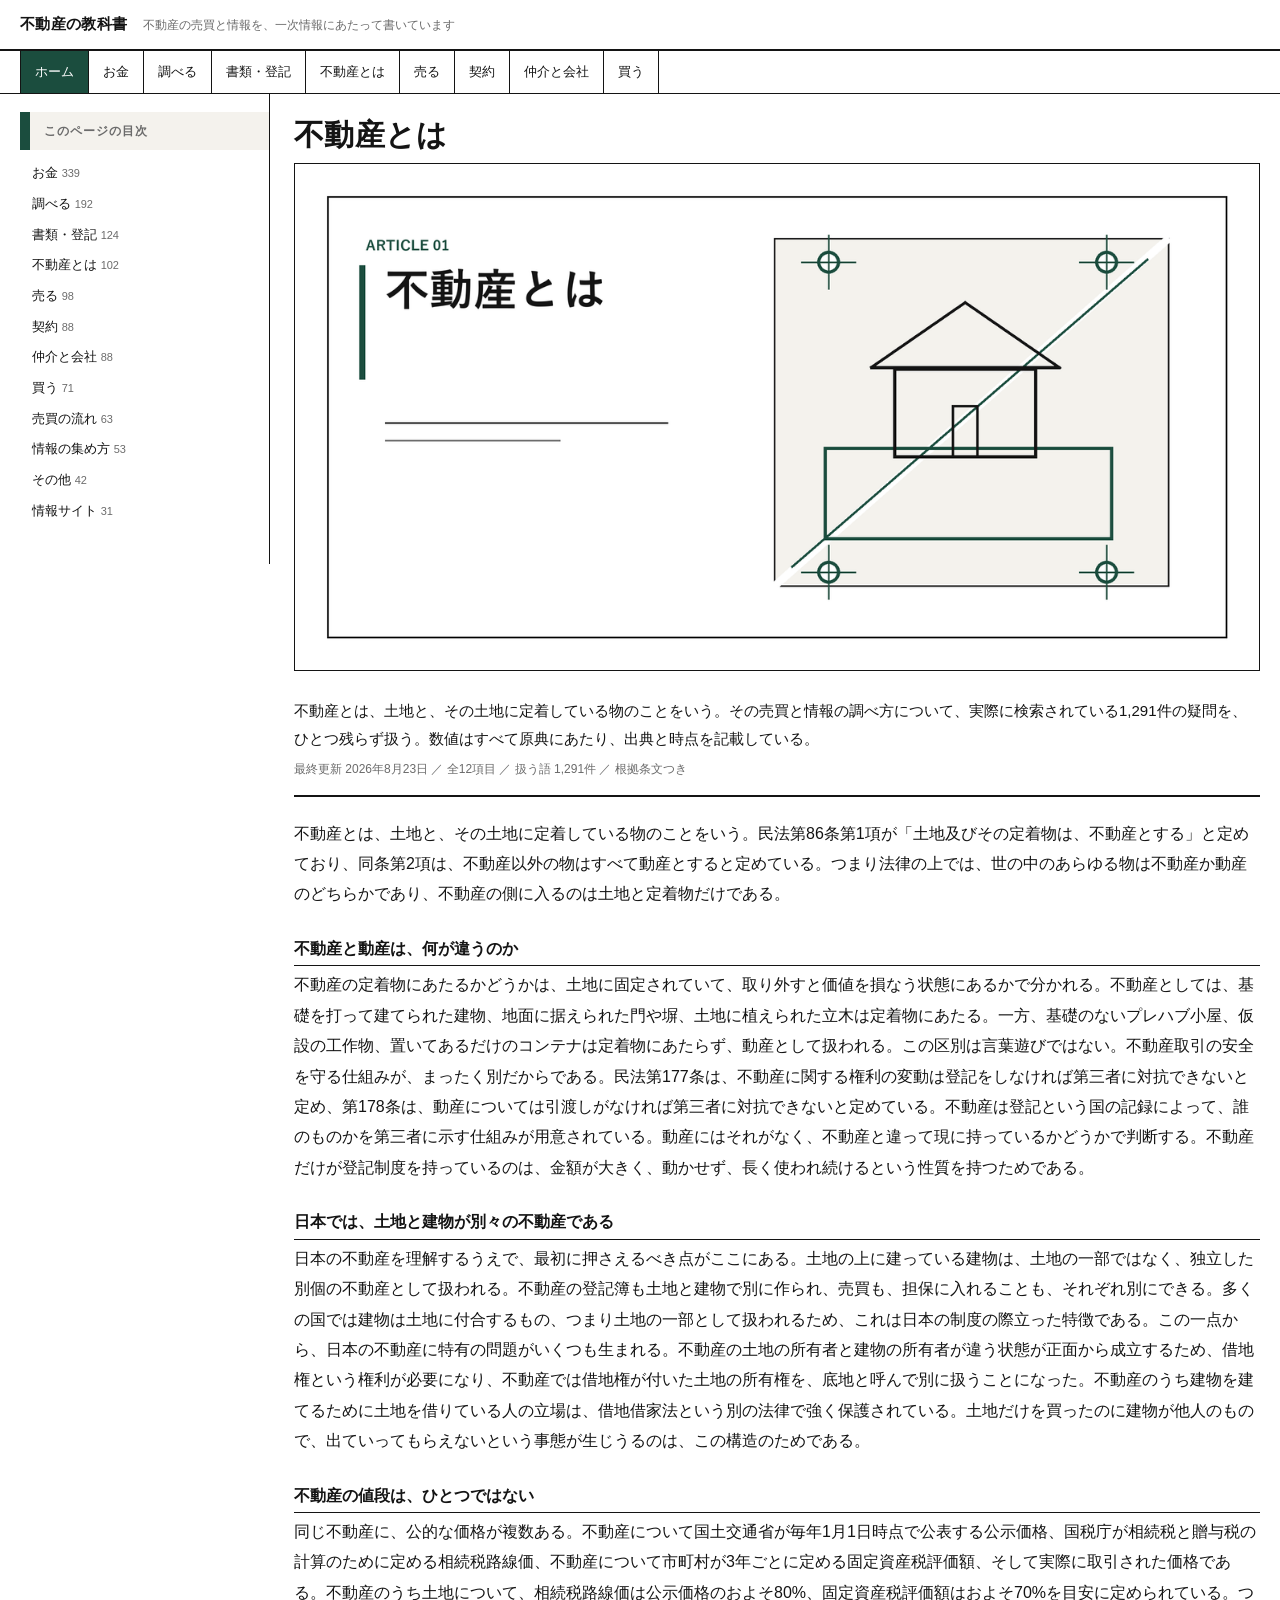
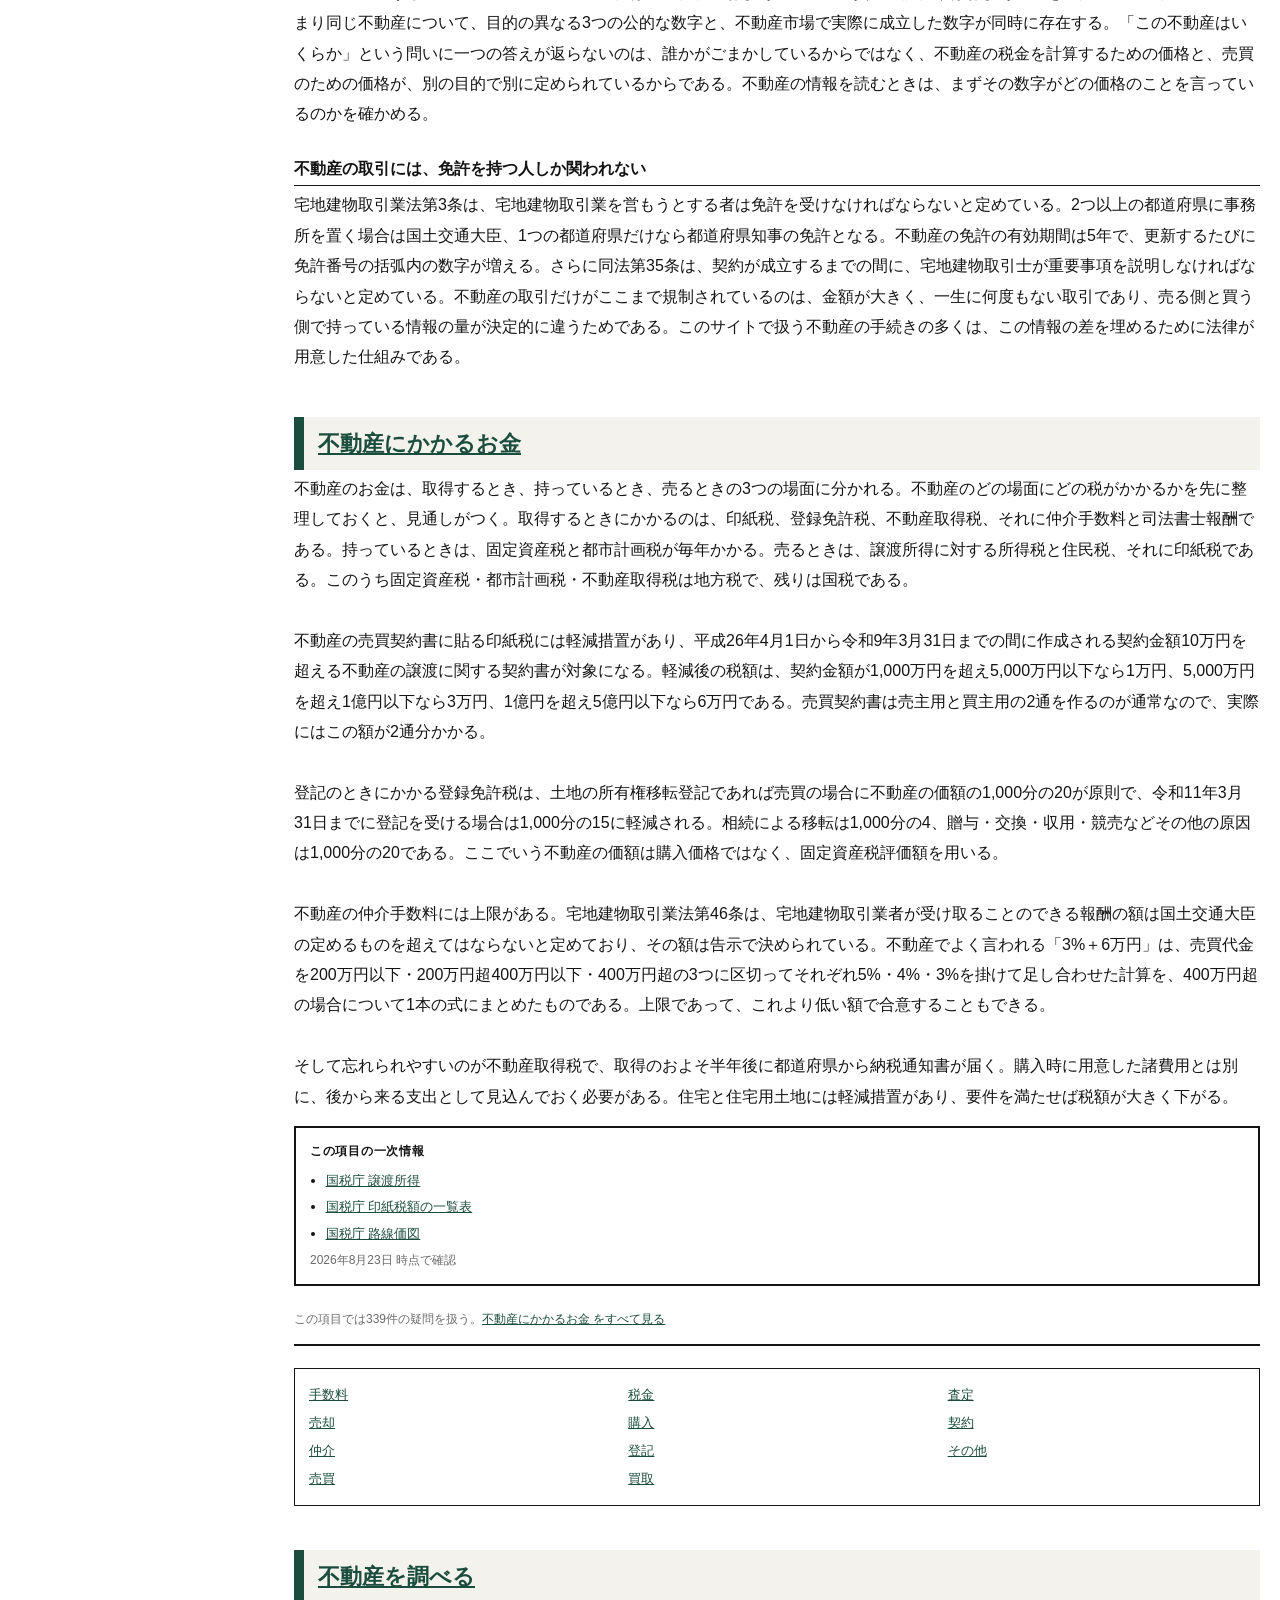
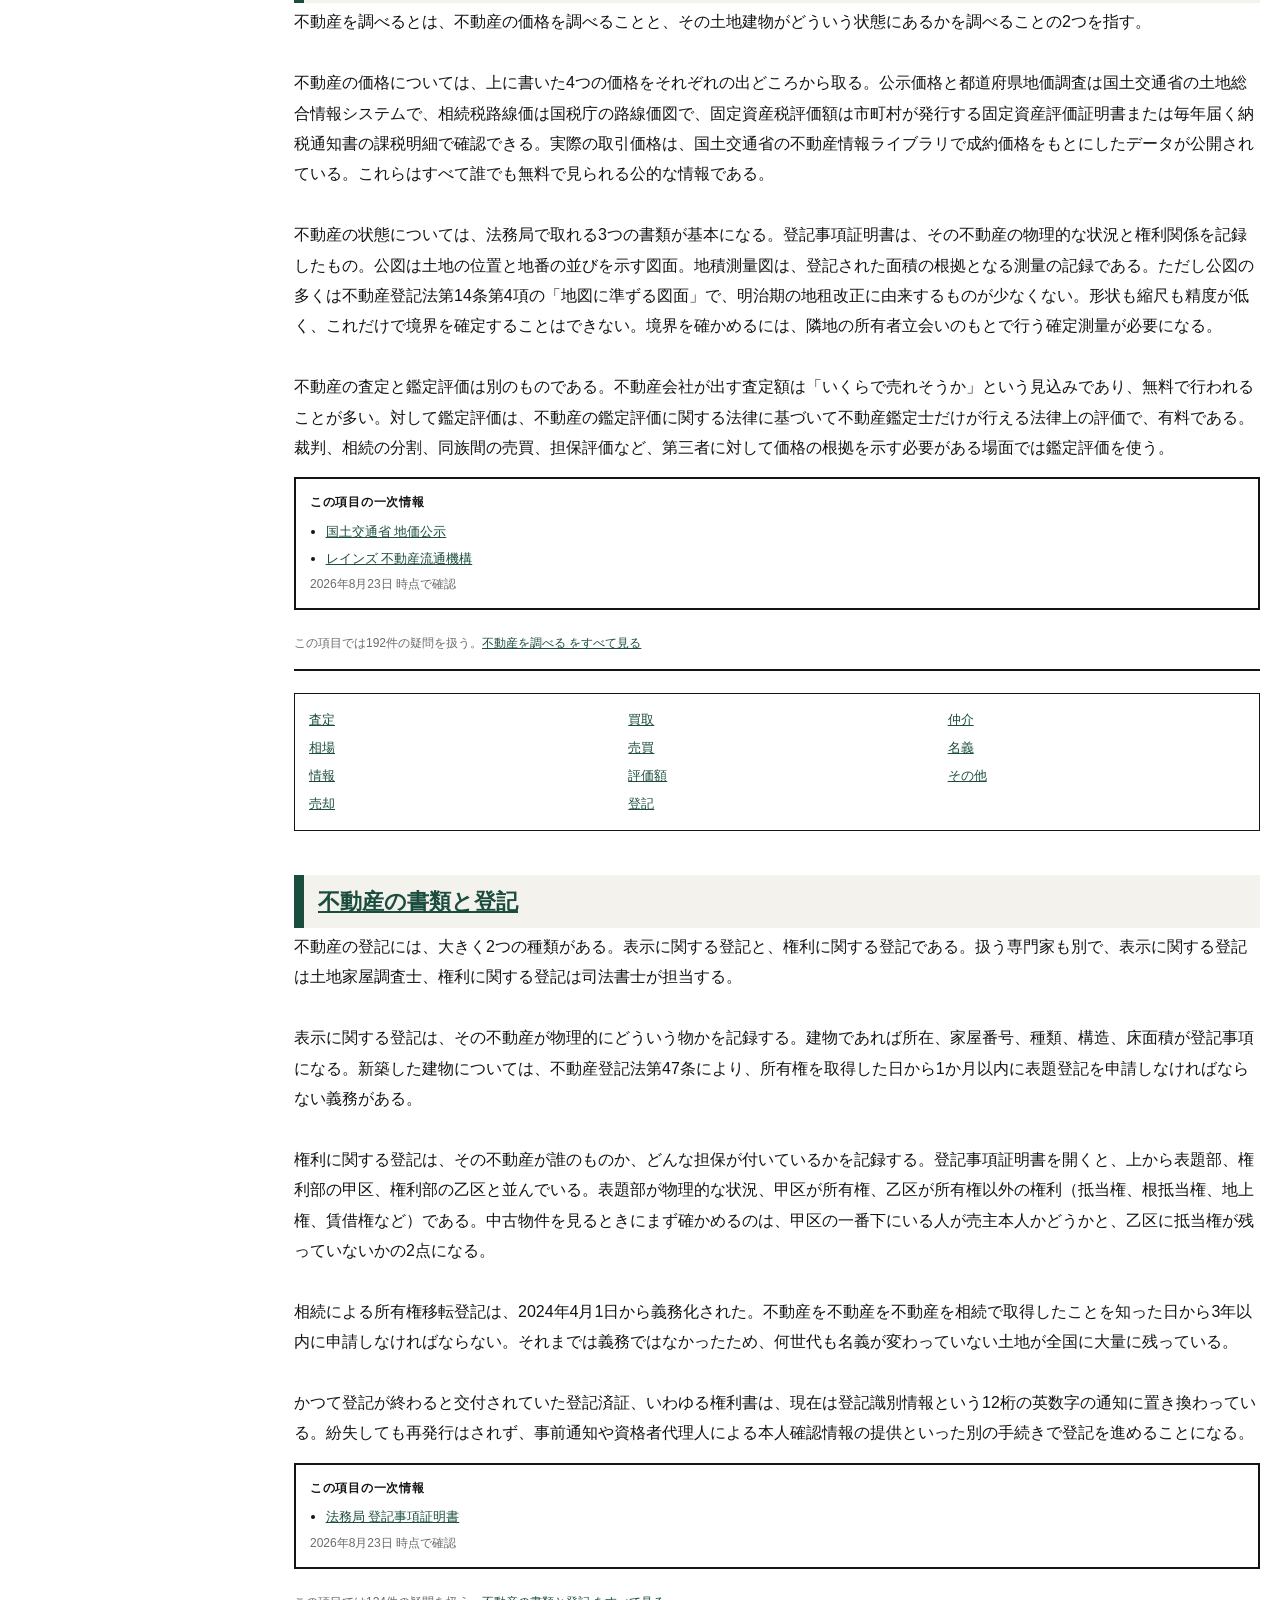
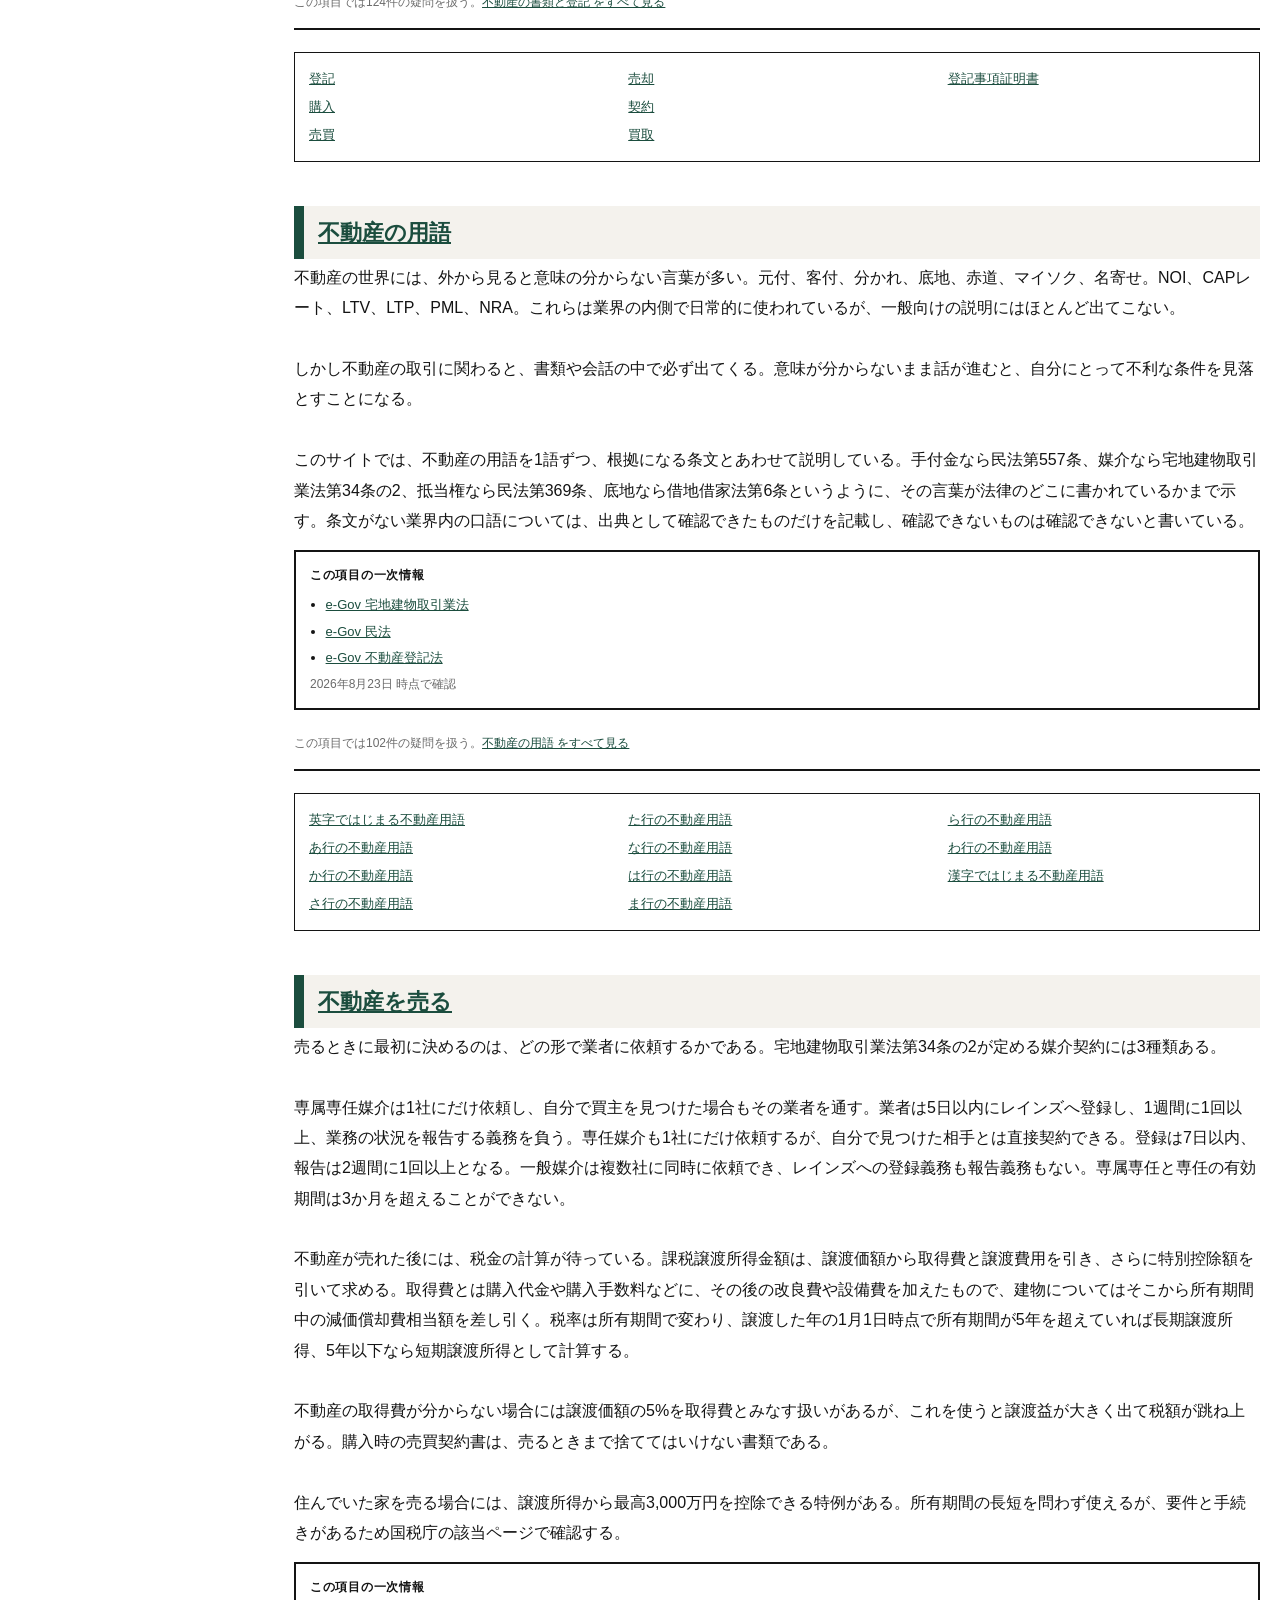
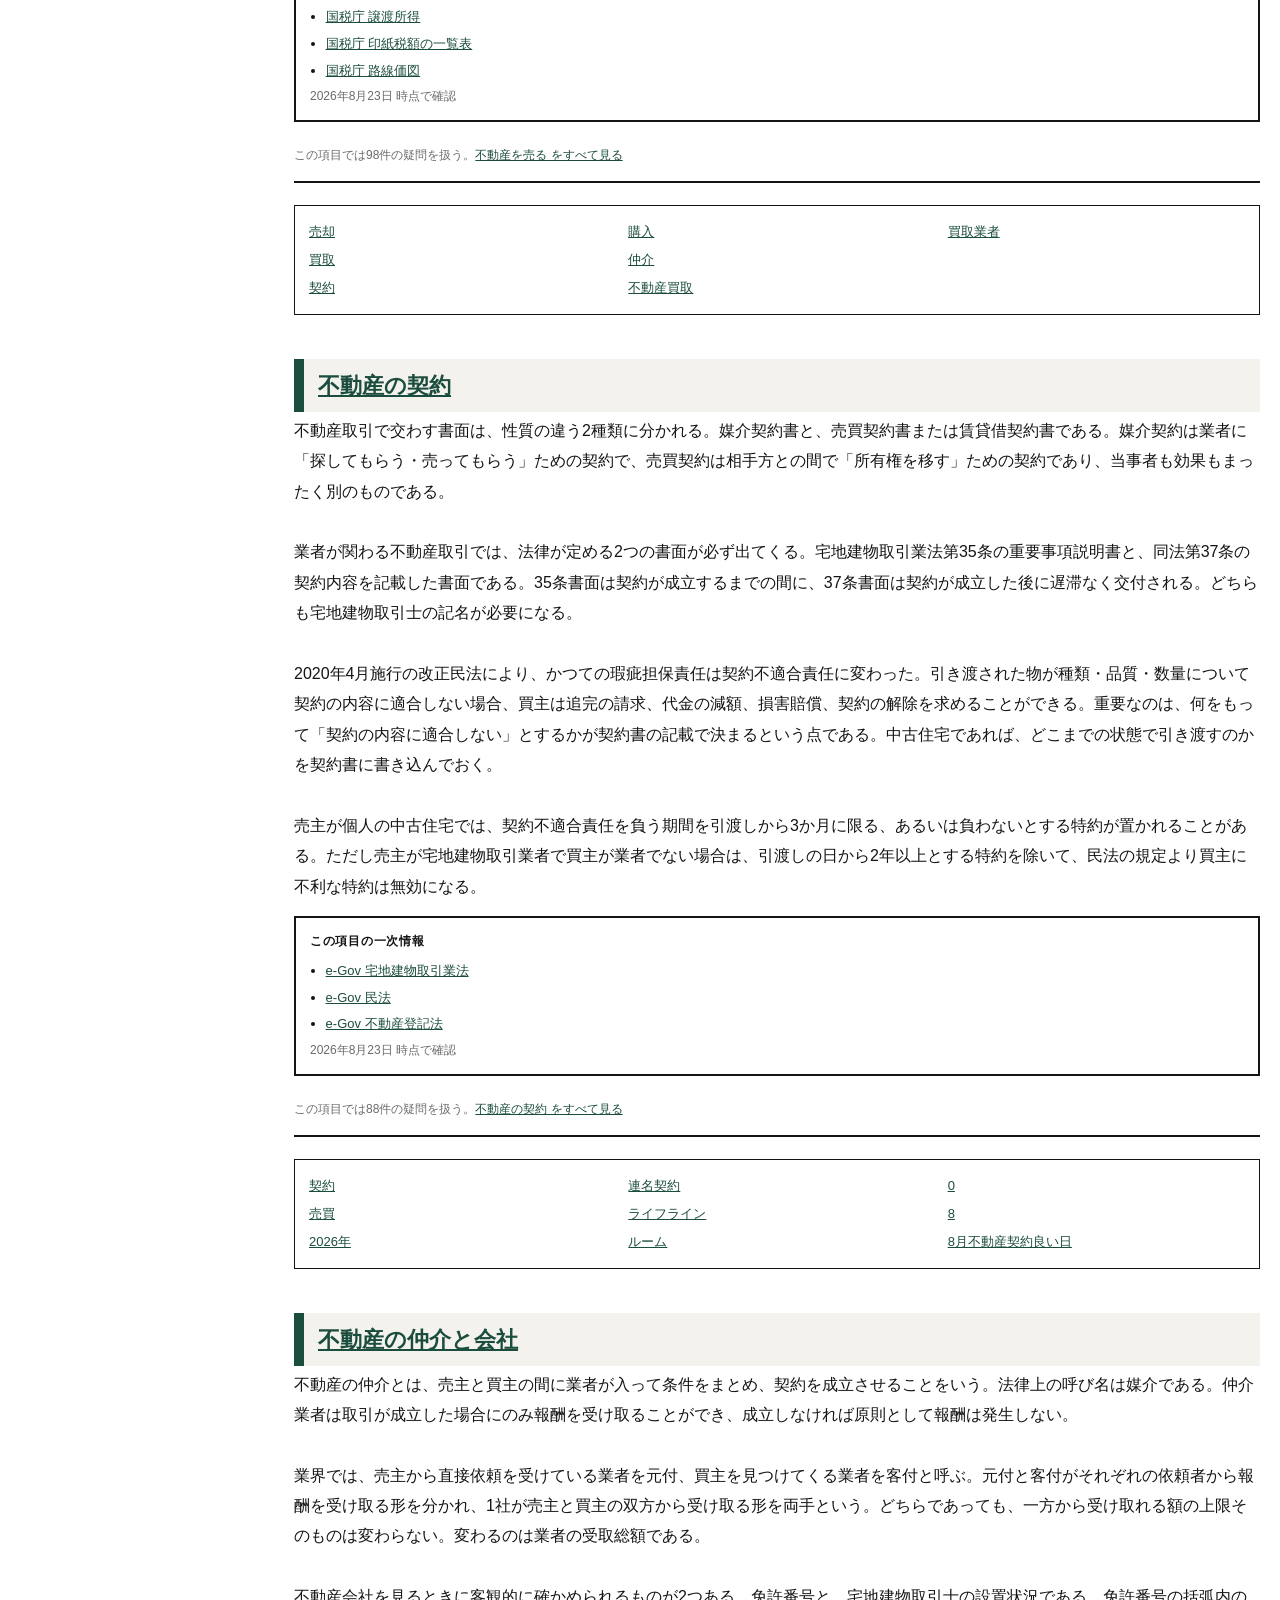
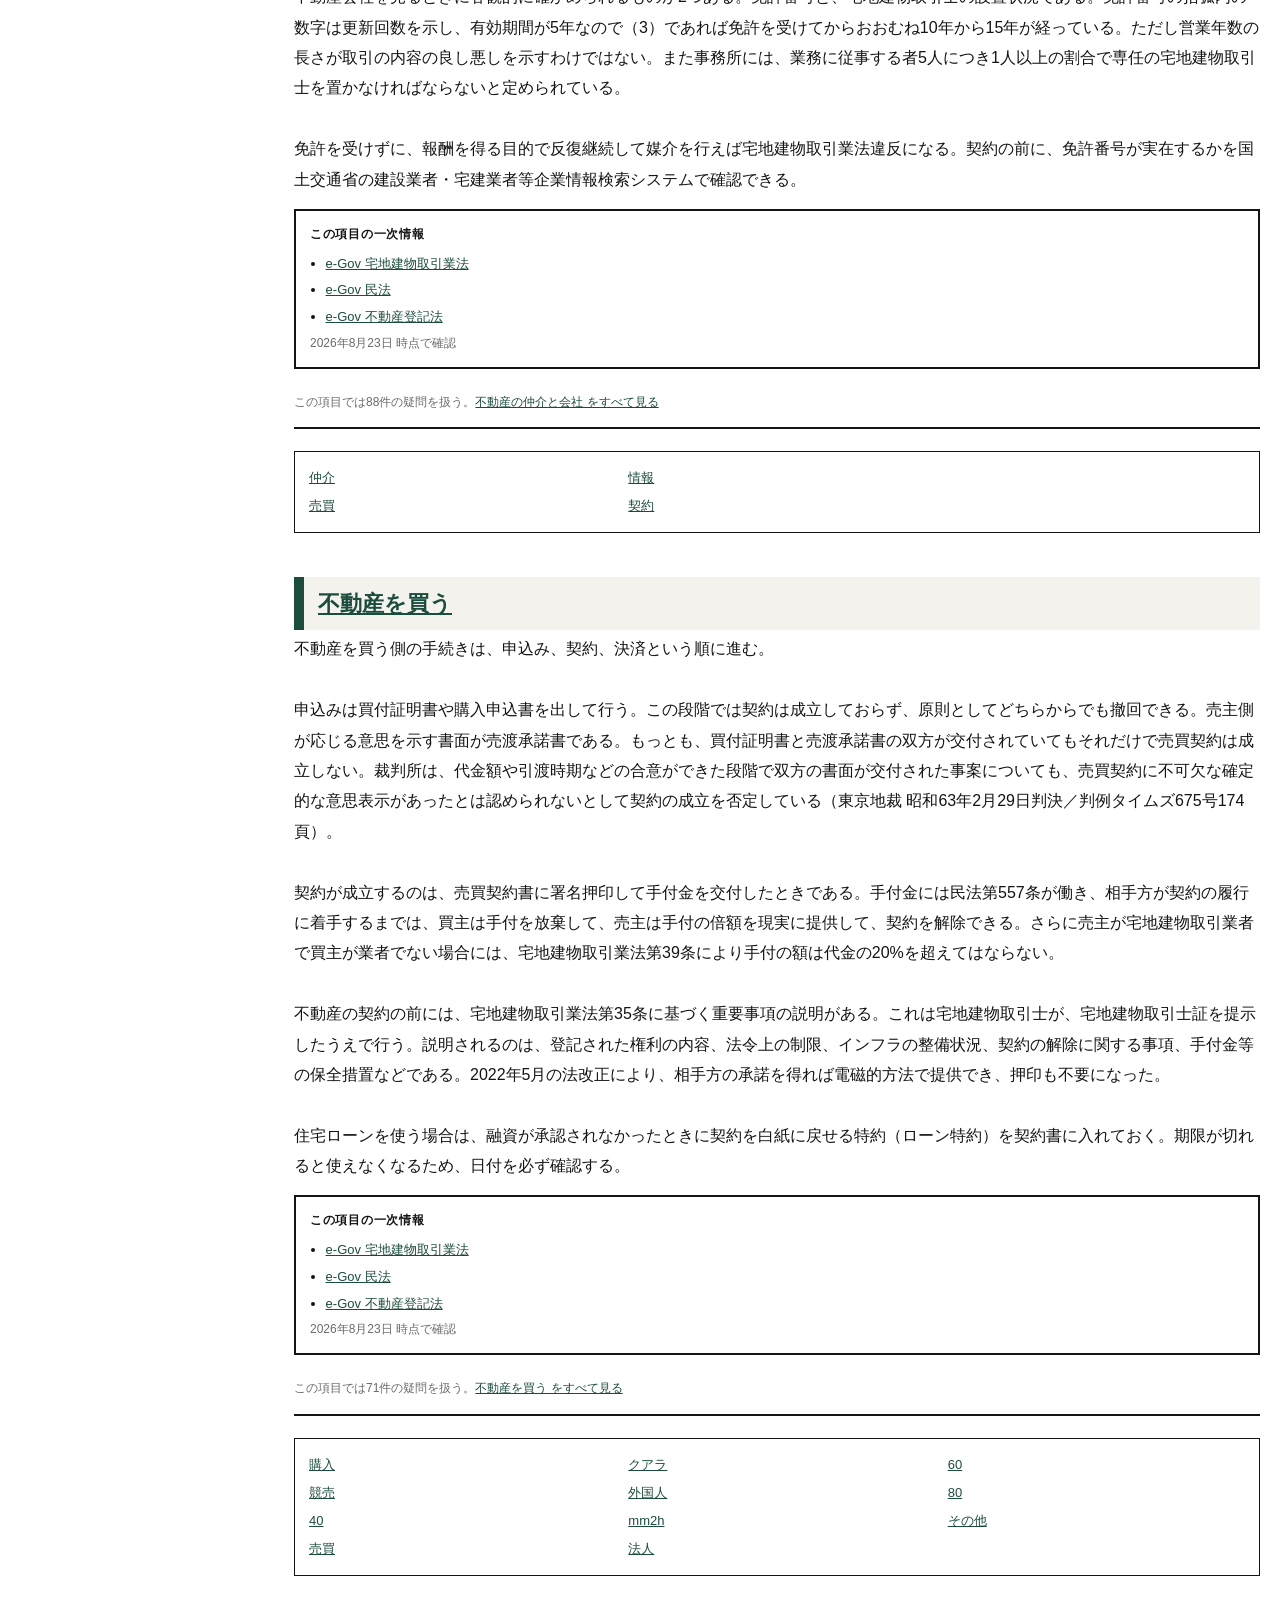
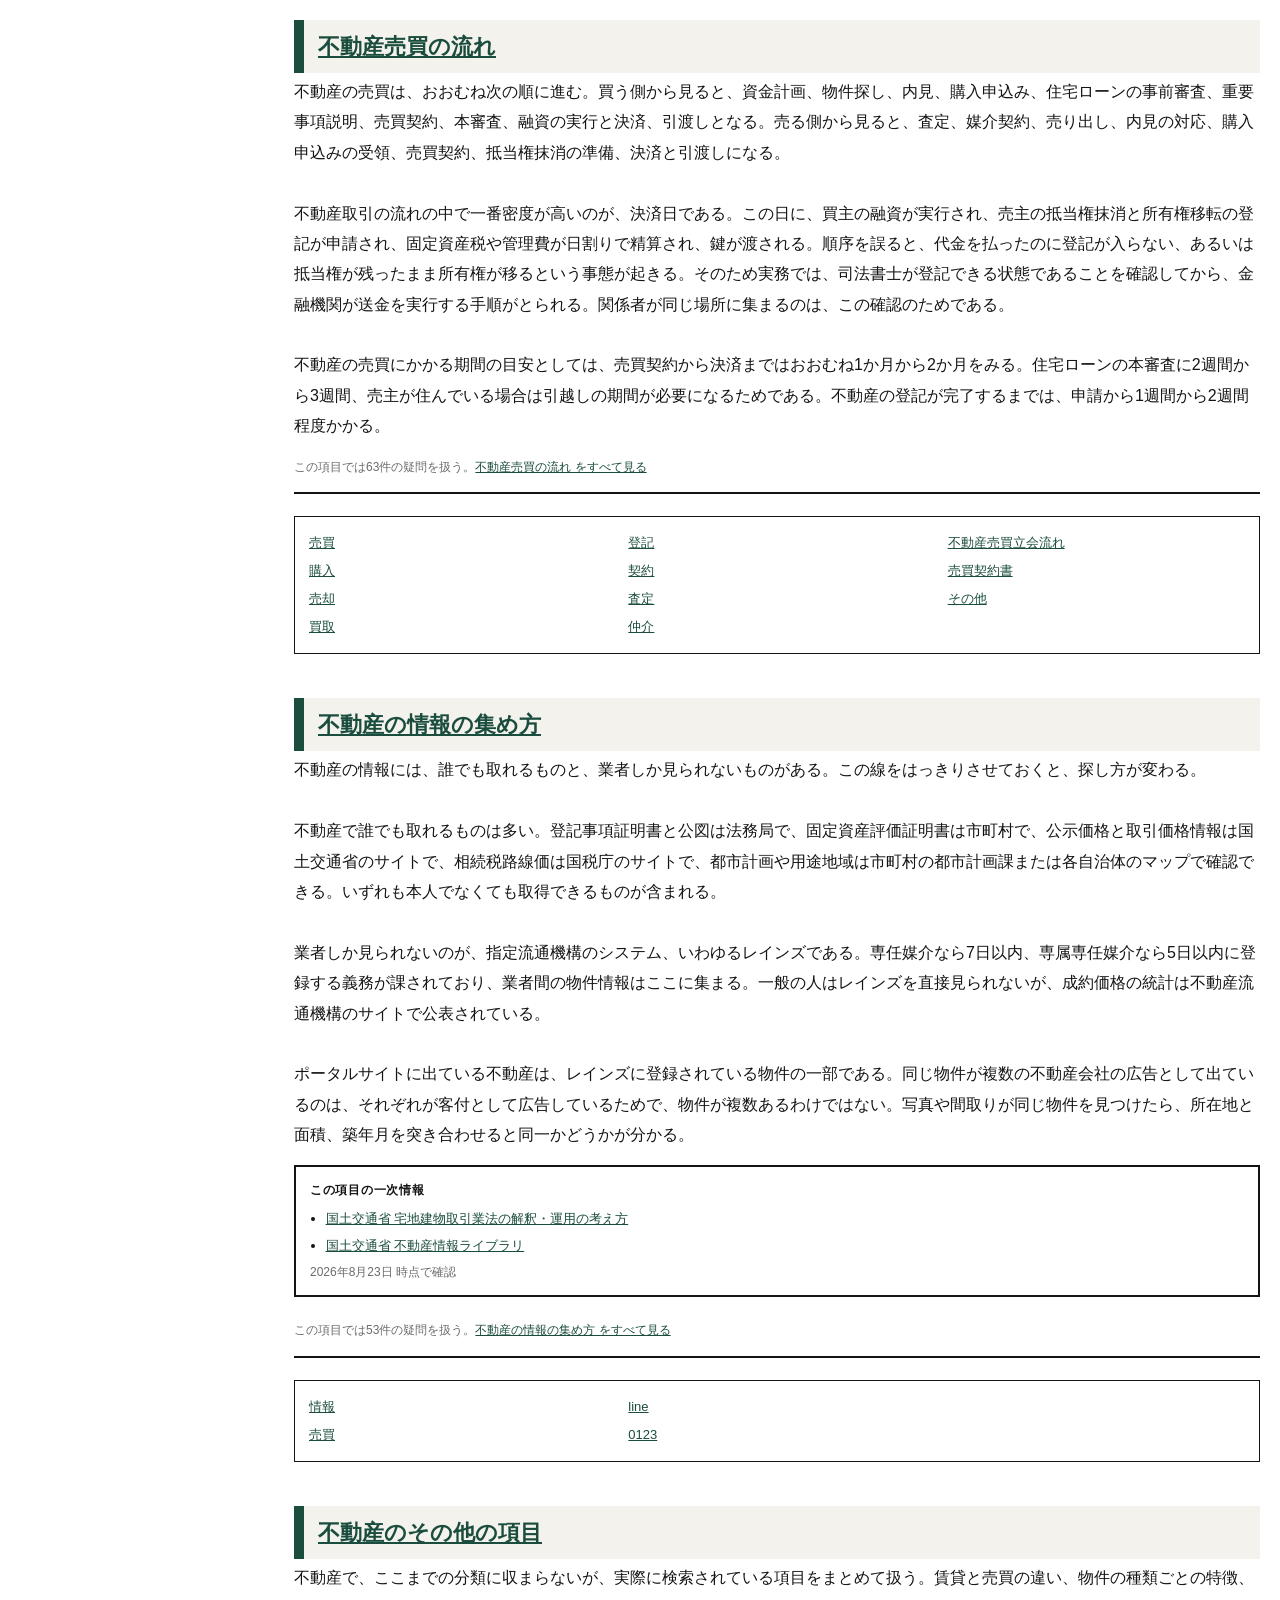
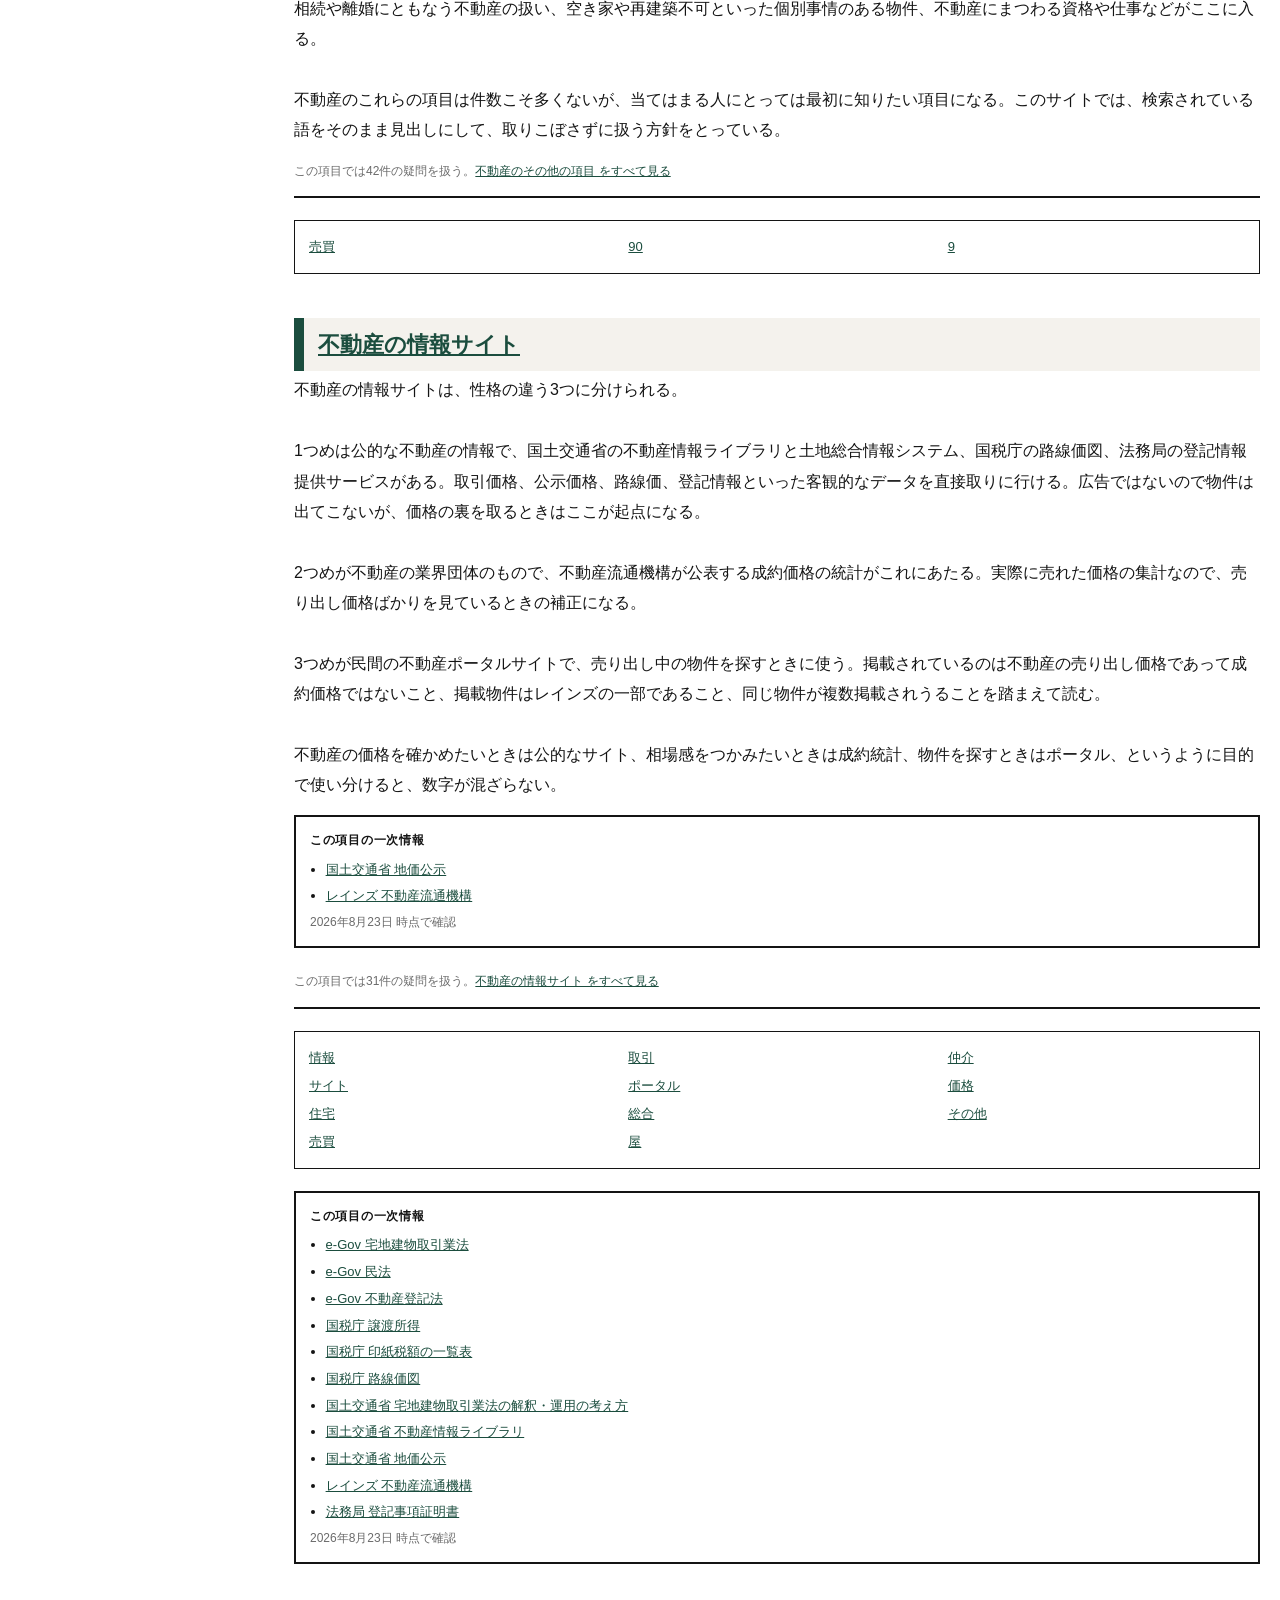
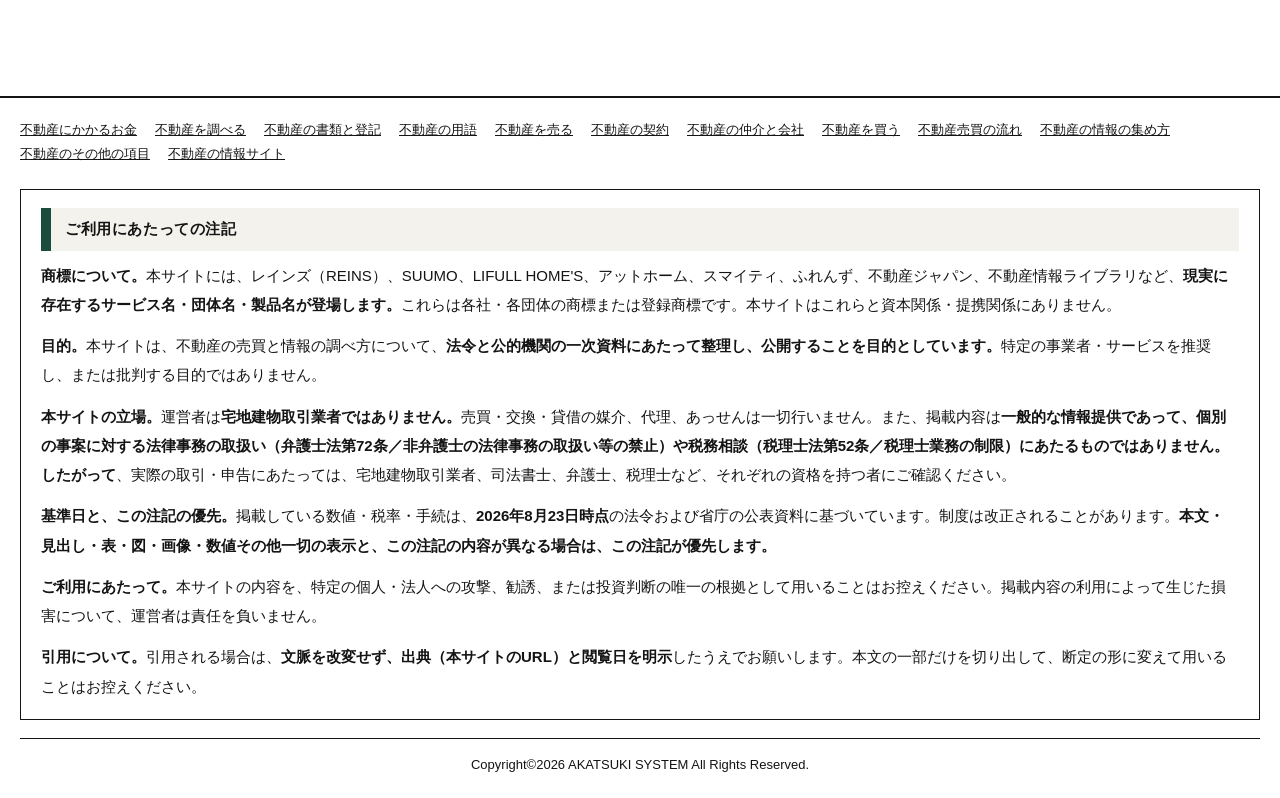
==== commit feeab5d4: "訂正窓口を削除（条文で確認：特商法11条・個情法16条2項の対象外）／弁護士法72条・税理士法52条に条見出しを併記" ====
--- a/index.html
+++ b/index.html
@@ -49,6 +49,6 @@
 <p class="meta">この項目では71件の疑問を扱う。<a href="/buy/">不動産を買う をすべて見る</a></p><div class="words"><a href="/buy/">購入</a><a href="/buy/">競売</a><a href="/buy/">40</a><a href="/buy/">売買</a><a href="/buy/">クアラ</a><a href="/buy/">外国人</a><a href="/buy/">mm2h</a><a href="/buy/">法人</a><a href="/buy/">60</a><a href="/buy/">80</a><a href="/buy/">その他</a></div><h2 id="h2-8"><a href="/flow/">不動産売買の流れ</a></h2><p>不動産の売買は、おおむね次の順に進む。買う側から見ると、資金計画、物件探し、内見、購入申込み、住宅ローンの事前審査、重要事項説明、売買契約、本審査、融資の実行と決済、引渡しとなる。売る側から見ると、査定、媒介契約、売り出し、内見の対応、購入申込みの受領、売買契約、抵当権抹消の準備、決済と引渡しになる。<br><br>不動産取引の流れの中で一番密度が高いのが、決済日である。この日に、買主の融資が実行され、売主の抵当権抹消と所有権移転の登記が申請され、固定資産税や管理費が日割りで精算され、鍵が渡される。順序を誤ると、代金を払ったのに登記が入らない、あるいは抵当権が残ったまま所有権が移るという事態が起きる。そのため実務では、司法書士が登記できる状態であることを確認してから、金融機関が送金を実行する手順がとられる。関係者が同じ場所に集まるのは、この確認のためである。<br><br>不動産の売買にかかる期間の目安としては、売買契約から決済まではおおむね1か月から2か月をみる。住宅ローンの本審査に2週間から3週間、売主が住んでいる場合は引越しの期間が必要になるためである。不動産の登記が完了するまでは、申請から1週間から2週間程度かかる。</p><p class="meta">この項目では63件の疑問を扱う。<a href="/flow/">不動産売買の流れ をすべて見る</a></p><div class="words"><a href="/flow/">売買</a><a href="/flow/">購入</a><a href="/flow/">売却</a><a href="/flow/">買取</a><a href="/flow/">登記</a><a href="/flow/">契約</a><a href="/flow/">査定</a><a href="/flow/">仲介</a><a href="/flow/">不動産売買立会流れ</a><a href="/flow/">売買契約書</a><a href="/flow/">その他</a></div><h2 id="h2-9"><a href="/sources/">不動産の情報の集め方</a></h2><p>不動産の情報には、誰でも取れるものと、業者しか見られないものがある。この線をはっきりさせておくと、探し方が変わる。<br><br>不動産で誰でも取れるものは多い。登記事項証明書と公図は法務局で、固定資産評価証明書は市町村で、公示価格と取引価格情報は国土交通省のサイトで、相続税路線価は国税庁のサイトで、都市計画や用途地域は市町村の都市計画課または各自治体のマップで確認できる。いずれも本人でなくても取得できるものが含まれる。<br><br>業者しか見られないのが、指定流通機構のシステム、いわゆるレインズである。専任媒介なら7日以内、専属専任媒介なら5日以内に登録する義務が課されており、業者間の物件情報はここに集まる。一般の人はレインズを直接見られないが、成約価格の統計は不動産流通機構のサイトで公表されている。<br><br>ポータルサイトに出ている不動産は、レインズに登録されている物件の一部である。同じ物件が複数の不動産会社の広告として出ているのは、それぞれが客付として広告しているためで、物件が複数あるわけではない。写真や間取りが同じ物件を見つけたら、所在地と面積、築年月を突き合わせると同一かどうかが分かる。</p><div class="src"><b>この項目の一次情報</b><ul><li><a href="https://www.mlit.go.jp/totikensangyo/const/1_6_bt_000306.html" rel="noopener">国土交通省 宅地建物取引業法の解釈・運用の考え方</a></li><li><a href="https://www.reinfolib.mlit.go.jp/" rel="noopener">国土交通省 不動産情報ライブラリ</a></li></ul><div class="asof">2026年8月23日 時点で確認</div></div>
 <p class="meta">この項目では53件の疑問を扱う。<a href="/sources/">不動産の情報の集め方 をすべて見る</a></p><div class="words"><a href="/sources/">情報</a><a href="/sources/">売買</a><a href="/sources/">line</a><a href="/sources/">0123</a></div><h2 id="h2-10"><a href="/misc/">不動産のその他の項目</a></h2><p>不動産で、ここまでの分類に収まらないが、実際に検索されている項目をまとめて扱う。賃貸と売買の違い、物件の種類ごとの特徴、相続や離婚にともなう不動産の扱い、空き家や再建築不可といった個別事情のある物件、不動産にまつわる資格や仕事などがここに入る。<br><br>不動産のこれらの項目は件数こそ多くないが、当てはまる人にとっては最初に知りたい項目になる。このサイトでは、検索されている語をそのまま見出しにして、取りこぼさずに扱う方針をとっている。</p><p class="meta">この項目では42件の疑問を扱う。<a href="/misc/">不動産のその他の項目 をすべて見る</a></p><div class="words"><a href="/misc/">売買</a><a href="/misc/">90</a><a href="/misc/">9</a></div><h2 id="h2-11"><a href="/portals/">不動産の情報サイト</a></h2><p>不動産の情報サイトは、性格の違う3つに分けられる。<br><br>1つめは公的な不動産の情報で、国土交通省の不動産情報ライブラリと土地総合情報システム、国税庁の路線価図、法務局の登記情報提供サービスがある。取引価格、公示価格、路線価、登記情報といった客観的なデータを直接取りに行ける。広告ではないので物件は出てこないが、価格の裏を取るときはここが起点になる。<br><br>2つめが不動産の業界団体のもので、不動産流通機構が公表する成約価格の統計がこれにあたる。実際に売れた価格の集計なので、売り出し価格ばかりを見ているときの補正になる。<br><br>3つめが民間の不動産ポータルサイトで、売り出し中の物件を探すときに使う。掲載されているのは不動産の売り出し価格であって成約価格ではないこと、掲載物件はレインズの一部であること、同じ物件が複数掲載されうることを踏まえて読む。<br><br>不動産の価格を確かめたいときは公的なサイト、相場感をつかみたいときは成約統計、物件を探すときはポータル、というように目的で使い分けると、数字が混ざらない。</p><div class="src"><b>この項目の一次情報</b><ul><li><a href="https://www.land.mlit.go.jp/landPrice/" rel="noopener">国土交通省 地価公示</a></li><li><a href="https://www.reins.or.jp/" rel="noopener">レインズ 不動産流通機構</a></li></ul><div class="asof">2026年8月23日 時点で確認</div></div>
 <p class="meta">この項目では31件の疑問を扱う。<a href="/portals/">不動産の情報サイト をすべて見る</a></p><div class="words"><a href="/portals/">情報</a><a href="/portals/">サイト</a><a href="/portals/">住宅</a><a href="/portals/">売買</a><a href="/portals/">取引</a><a href="/portals/">ポータル</a><a href="/portals/">総合</a><a href="/portals/">屋</a><a href="/portals/">仲介</a><a href="/portals/">価格</a><a href="/portals/">その他</a></div><div class="src"><b>この項目の一次情報</b><ul><li><a href="https://laws.e-gov.go.jp/law/327AC1000000176" rel="noopener">e-Gov 宅地建物取引業法</a></li><li><a href="https://laws.e-gov.go.jp/law/129AC0000000089" rel="noopener">e-Gov 民法</a></li><li><a href="https://laws.e-gov.go.jp/law/416AC0000000123" rel="noopener">e-Gov 不動産登記法</a></li><li><a href="https://www.nta.go.jp/taxes/shiraberu/taxanswer/joto/joto.htm" rel="noopener">国税庁 譲渡所得</a></li><li><a href="https://www.nta.go.jp/taxes/shiraberu/taxanswer/inshi/7140.htm" rel="noopener">国税庁 印紙税額の一覧表</a></li><li><a href="https://www.rosenka.nta.go.jp/" rel="noopener">国税庁 路線価図</a></li><li><a href="https://www.mlit.go.jp/totikensangyo/const/1_6_bt_000306.html" rel="noopener">国土交通省 宅地建物取引業法の解釈・運用の考え方</a></li><li><a href="https://www.reinfolib.mlit.go.jp/" rel="noopener">国土交通省 不動産情報ライブラリ</a></li><li><a href="https://www.land.mlit.go.jp/landPrice/" rel="noopener">国土交通省 地価公示</a></li><li><a href="https://www.reins.or.jp/" rel="noopener">レインズ 不動産流通機構</a></li><li><a href="https://houmukyoku.moj.go.jp/homu/static/" rel="noopener">法務局 登記事項証明書</a></li></ul><div class="asof">2026年8月23日 時点で確認</div></div>
-</main></div><footer class="foot"><div class="in"><ul><li><a href="/money/">不動産にかかるお金</a></li><li><a href="/research/">不動産を調べる</a></li><li><a href="/registry/">不動産の書類と登記</a></li><li><a href="/about/">不動産の用語</a></li><li><a href="/sell/">不動産を売る</a></li><li><a href="/contract/">不動産の契約</a></li><li><a href="/agent/">不動産の仲介と会社</a></li><li><a href="/buy/">不動産を買う</a></li><li><a href="/flow/">不動産売買の流れ</a></li><li><a href="/sources/">不動産の情報の集め方</a></li><li><a href="/misc/">不動産のその他の項目</a></li><li><a href="/portals/">不動産の情報サイト</a></li></ul><div class="notice"><h2>ご利用にあたっての注記</h2><p><b>商標について。</b>本サイトには、レインズ（REINS）、SUUMO、LIFULL HOME'S、アットホーム、スマイティ、ふれんず、不動産ジャパン、不動産情報ライブラリなど、<b>現実に存在するサービス名・団体名・製品名が登場します。</b>これらは各社・各団体の商標または登録商標です。本サイトはこれらと資本関係・提携関係にありません。</p><p><b>目的。</b>本サイトは、不動産の売買と情報の調べ方について、<b>法令と公的機関の一次資料にあたって整理し、公開することを目的としています。</b>特定の事業者・サービスを推奨し、または批判する目的ではありません。</p><p><b>本サイトの立場。</b>運営者は<b>宅地建物取引業者ではありません。</b>売買・交換・貸借の媒介、代理、あっせんは一切行いません。また、掲載内容は<b>一般的な情報提供であって、個別の事案に対する法律事務の取扱い（弁護士法第72条）や税務相談（税理士法第52条）にあたるものではありません。</b><b>したがって</b>、実際の取引・申告にあたっては、宅地建物取引業者、司法書士、弁護士、税理士など、それぞれの資格を持つ者にご確認ください。</p><p><b>基準日と、この注記の優先。</b>掲載している数値・税率・手続は、<b>2026年8月23日時点</b>の法令および省庁の公表資料に基づいています。制度は改正されることがあります。<b>本文・見出し・表・図・画像・数値その他一切の表示と、この注記の内容が異なる場合は、この注記が優先します。</b></p><p><b>ご利用にあたって。</b>本サイトの内容を、特定の個人・法人への攻撃、勧誘、または投資判断の唯一の根拠として用いることはお控えください。掲載内容の利用によって生じた損害について、運営者は責任を負いません。</p><p><b>引用について。</b>引用される場合は、<b>文脈を改変せず、出典（本サイトのURL）と閲覧日を明示</b>したうえでお願いします。本文の一部だけを切り出して、断定の形に変えて用いることはお控えください。</p><p><b>訂正・削除のお申し出。</b>記載内容に誤り、権利侵害、その他ご指摘がある場合は、サイト運営者（<a href="/">トップページ</a> 記載の連絡先） までご連絡ください。<b>内容を確認のうえ、速やかに訂正または削除します。</b></p></div><p class="copy">Copyright©2026 AKATSUKI SYSTEM All Rights Reserved.</p></div></footer>
+</main></div><footer class="foot"><div class="in"><ul><li><a href="/money/">不動産にかかるお金</a></li><li><a href="/research/">不動産を調べる</a></li><li><a href="/registry/">不動産の書類と登記</a></li><li><a href="/about/">不動産の用語</a></li><li><a href="/sell/">不動産を売る</a></li><li><a href="/contract/">不動産の契約</a></li><li><a href="/agent/">不動産の仲介と会社</a></li><li><a href="/buy/">不動産を買う</a></li><li><a href="/flow/">不動産売買の流れ</a></li><li><a href="/sources/">不動産の情報の集め方</a></li><li><a href="/misc/">不動産のその他の項目</a></li><li><a href="/portals/">不動産の情報サイト</a></li></ul><div class="notice"><h2>ご利用にあたっての注記</h2><p><b>商標について。</b>本サイトには、レインズ（REINS）、SUUMO、LIFULL HOME'S、アットホーム、スマイティ、ふれんず、不動産ジャパン、不動産情報ライブラリなど、<b>現実に存在するサービス名・団体名・製品名が登場します。</b>これらは各社・各団体の商標または登録商標です。本サイトはこれらと資本関係・提携関係にありません。</p><p><b>目的。</b>本サイトは、不動産の売買と情報の調べ方について、<b>法令と公的機関の一次資料にあたって整理し、公開することを目的としています。</b>特定の事業者・サービスを推奨し、または批判する目的ではありません。</p><p><b>本サイトの立場。</b>運営者は<b>宅地建物取引業者ではありません。</b>売買・交換・貸借の媒介、代理、あっせんは一切行いません。また、掲載内容は<b>一般的な情報提供であって、個別の事案に対する法律事務の取扱い（弁護士法第72条／非弁護士の法律事務の取扱い等の禁止）や税務相談（税理士法第52条／税理士業務の制限）にあたるものではありません。</b><b>したがって</b>、実際の取引・申告にあたっては、宅地建物取引業者、司法書士、弁護士、税理士など、それぞれの資格を持つ者にご確認ください。</p><p><b>基準日と、この注記の優先。</b>掲載している数値・税率・手続は、<b>2026年8月23日時点</b>の法令および省庁の公表資料に基づいています。制度は改正されることがあります。<b>本文・見出し・表・図・画像・数値その他一切の表示と、この注記の内容が異なる場合は、この注記が優先します。</b></p><p><b>ご利用にあたって。</b>本サイトの内容を、特定の個人・法人への攻撃、勧誘、または投資判断の唯一の根拠として用いることはお控えください。掲載内容の利用によって生じた損害について、運営者は責任を負いません。</p><p><b>引用について。</b>引用される場合は、<b>文脈を改変せず、出典（本サイトのURL）と閲覧日を明示</b>したうえでお願いします。本文の一部だけを切り出して、断定の形に変えて用いることはお控えください。</p></div><p class="copy">Copyright©2026 AKATSUKI SYSTEM All Rights Reserved.</p></div></footer>
 </body>
 </html>
